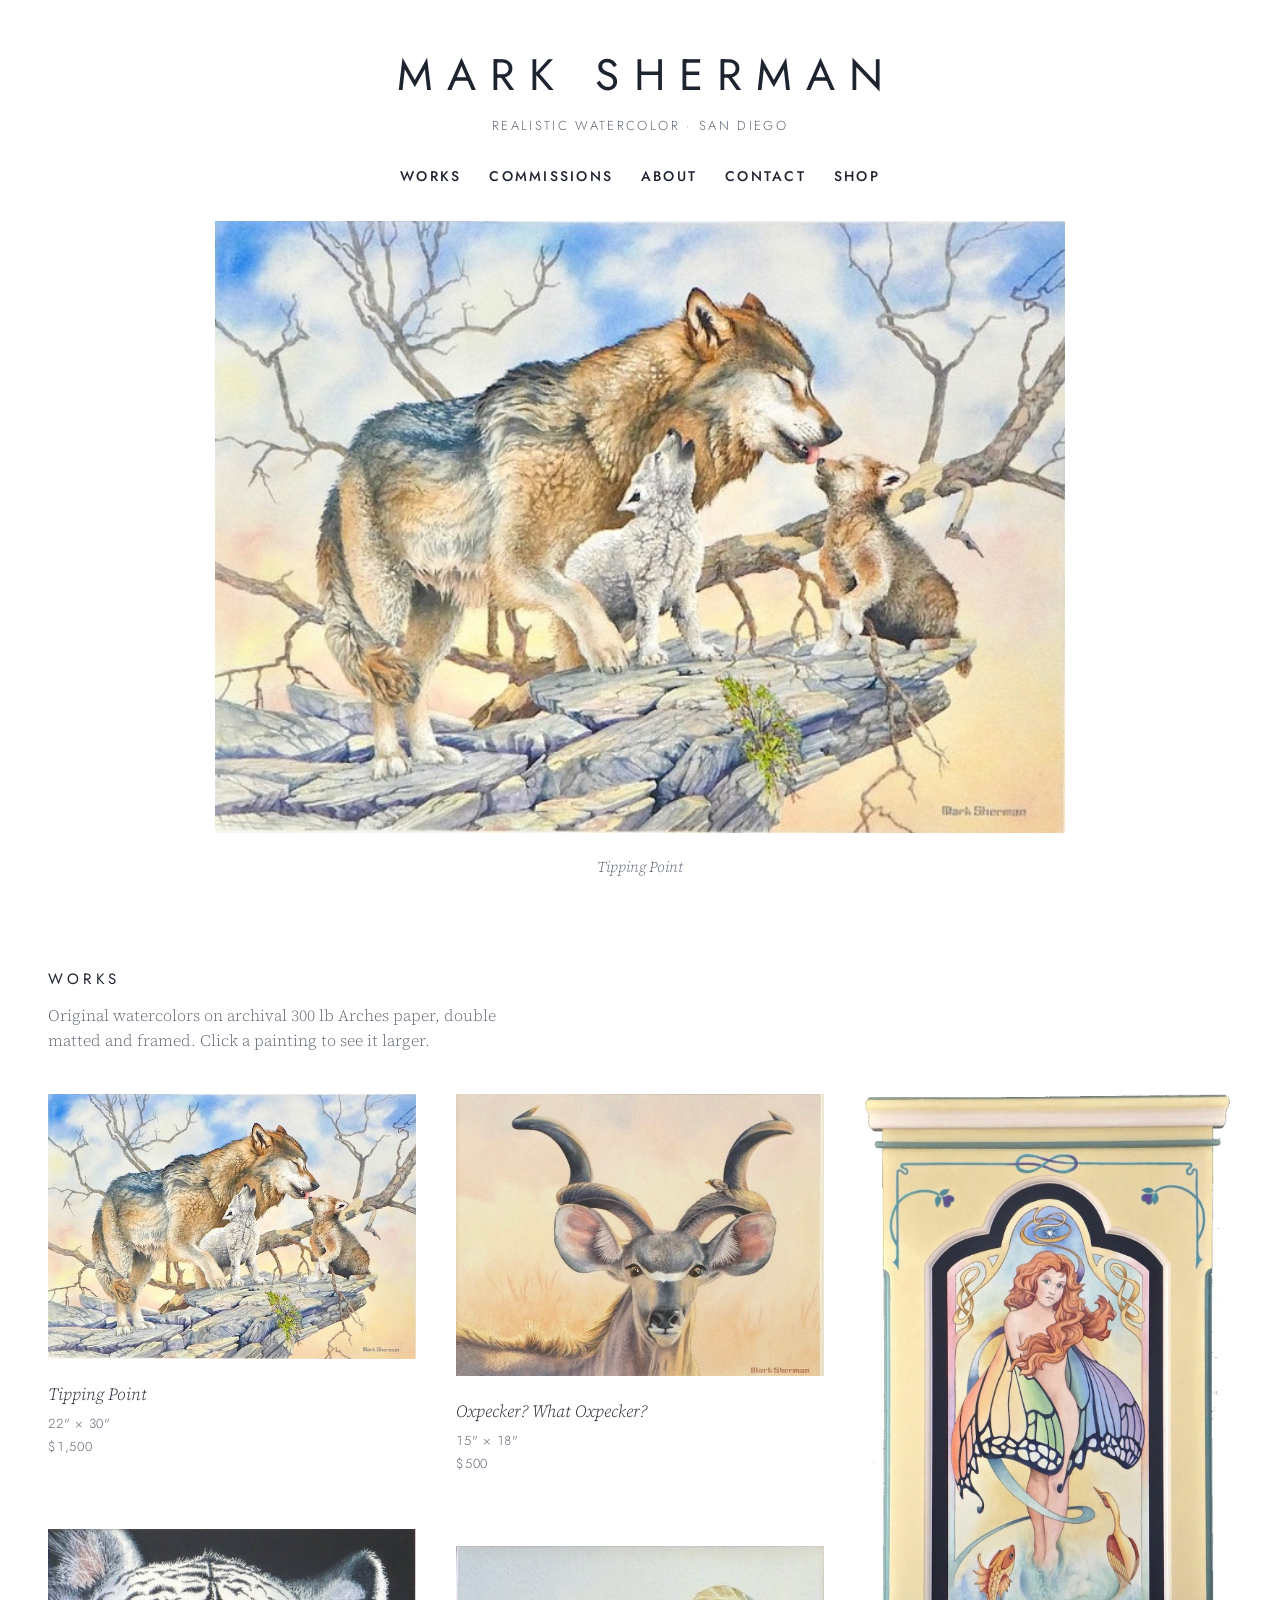
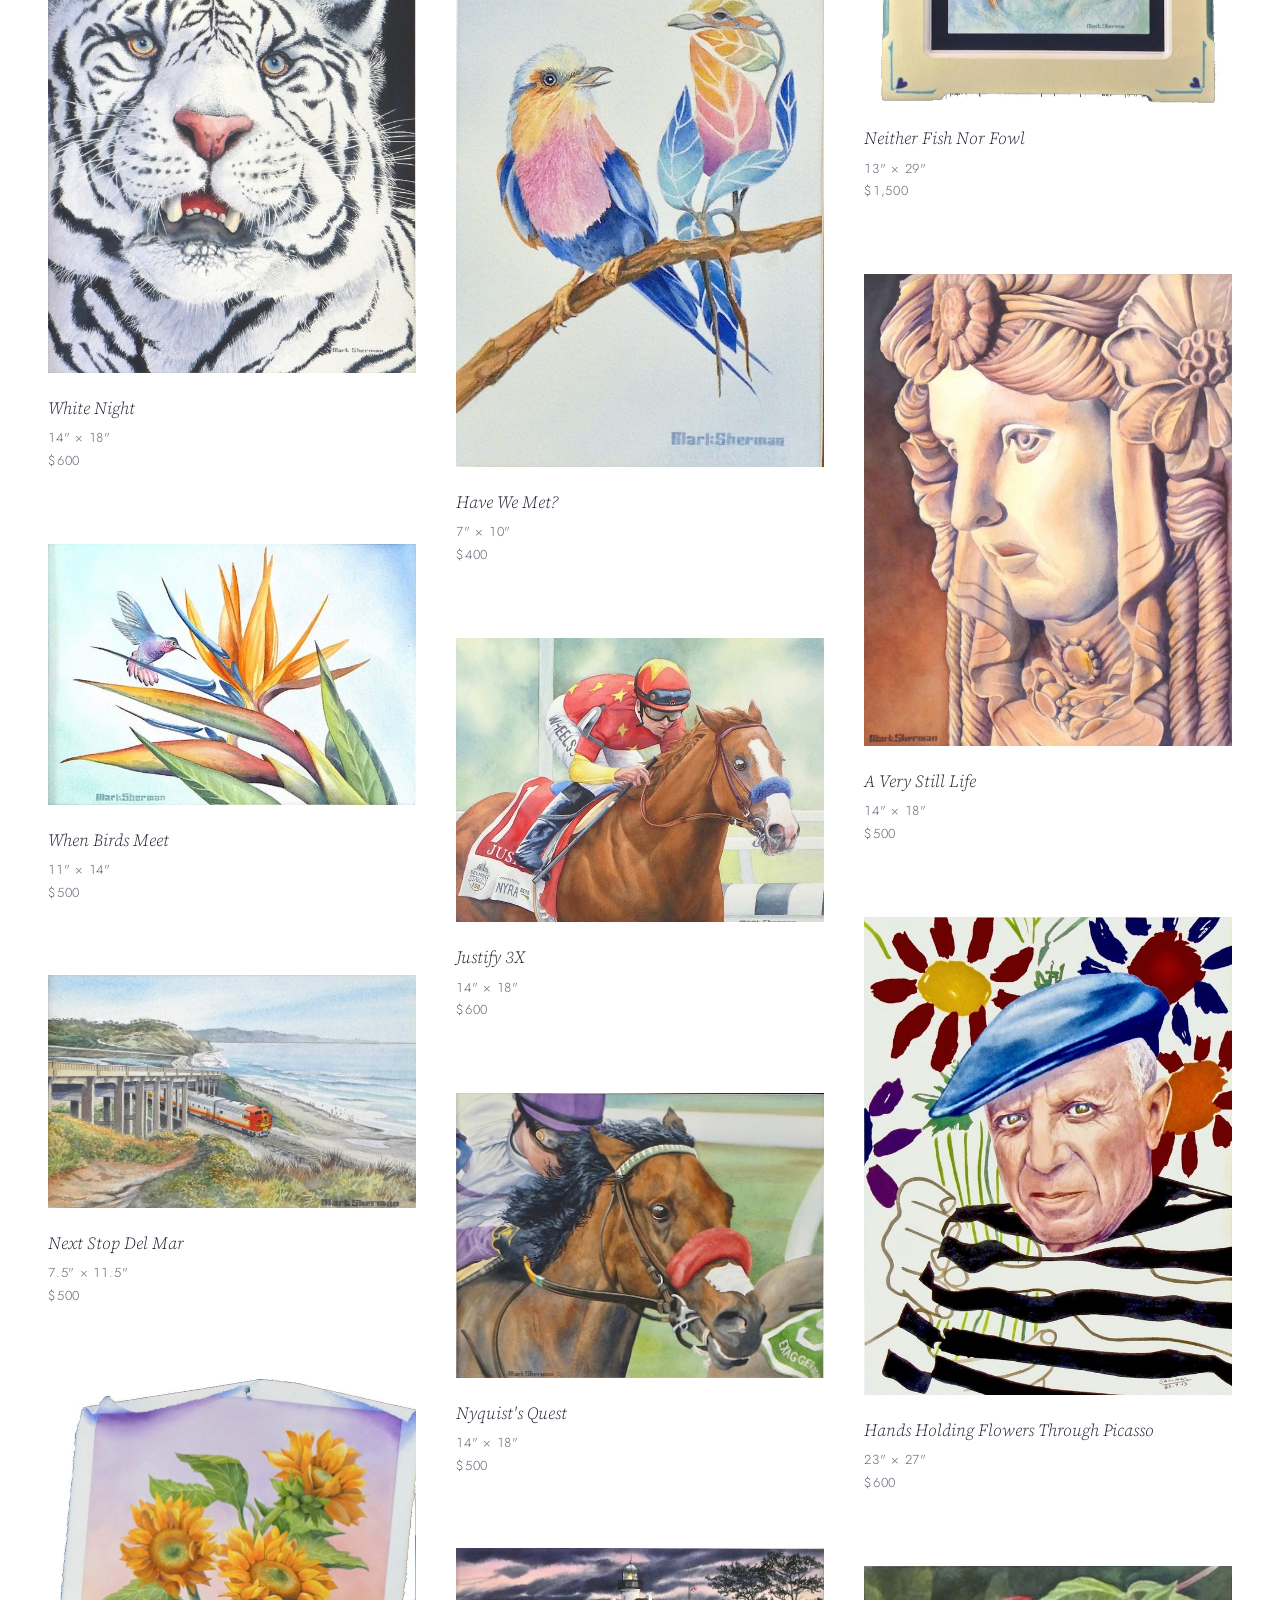
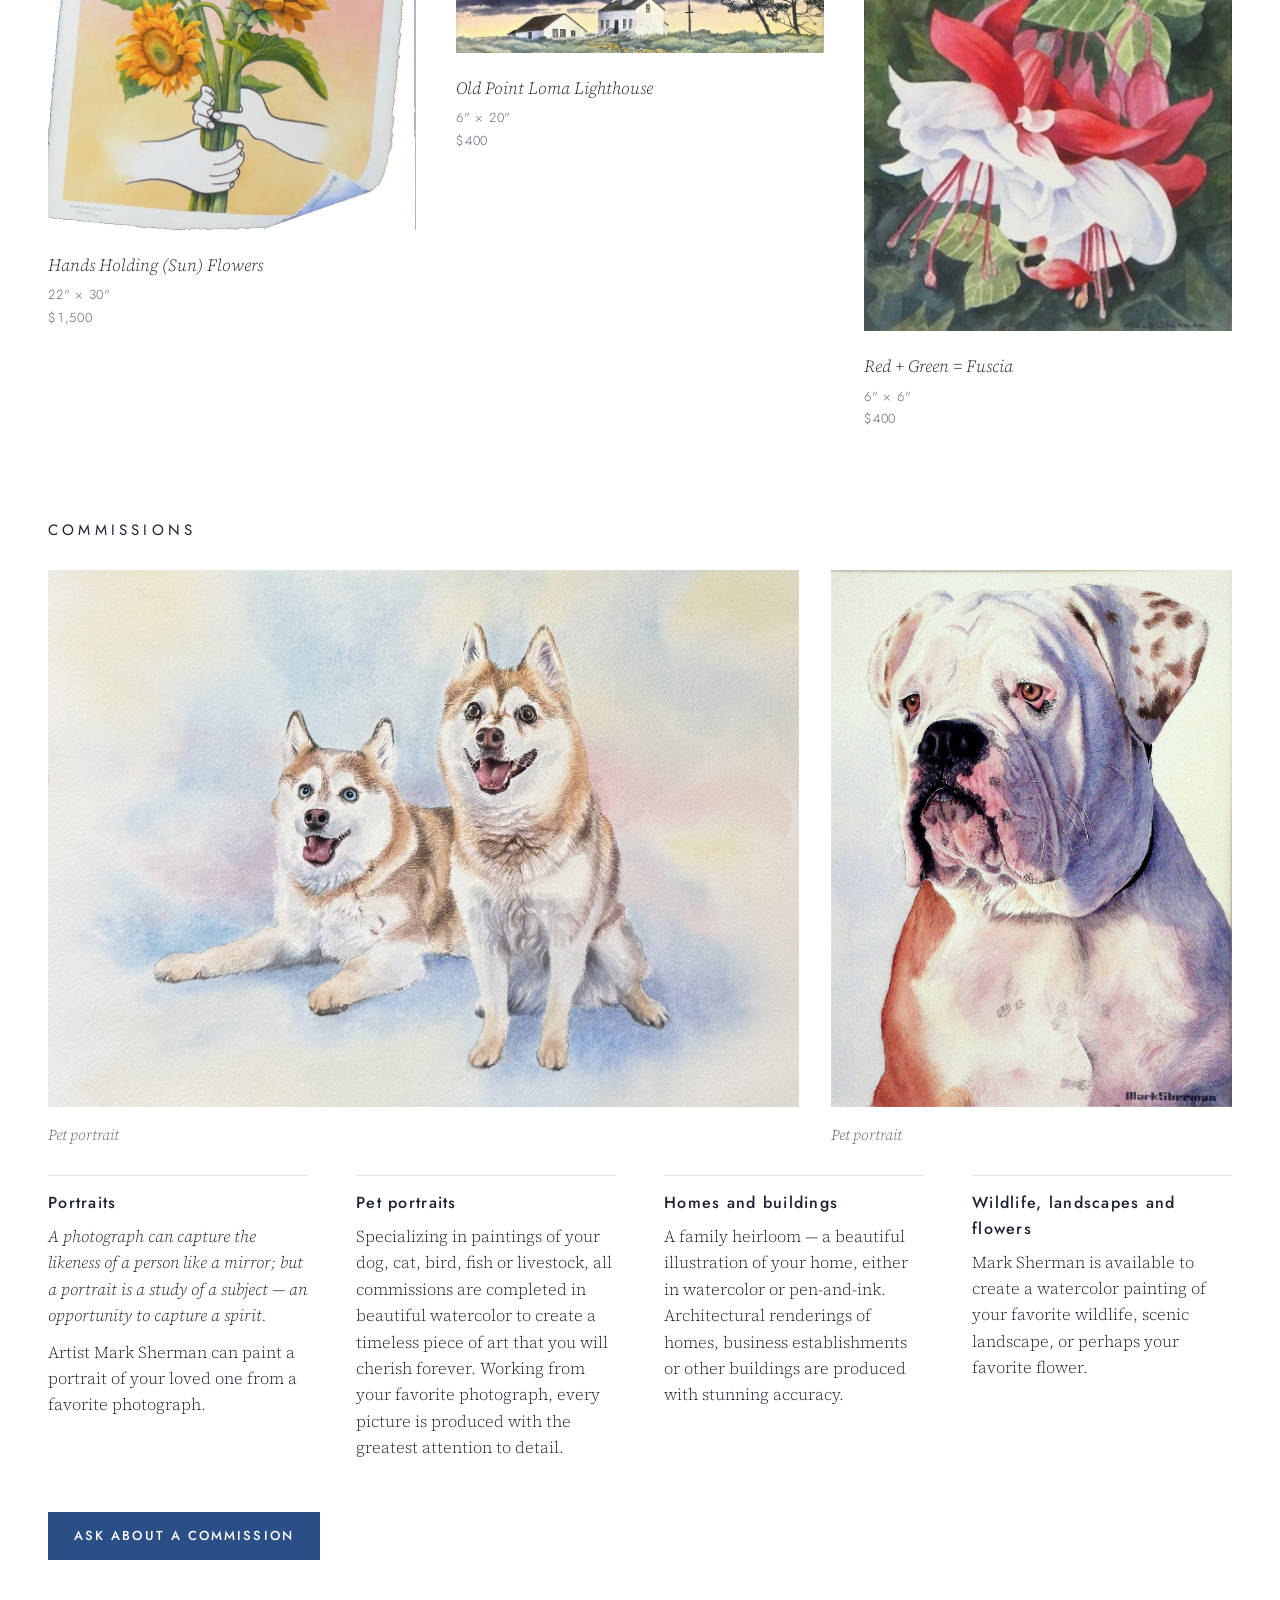
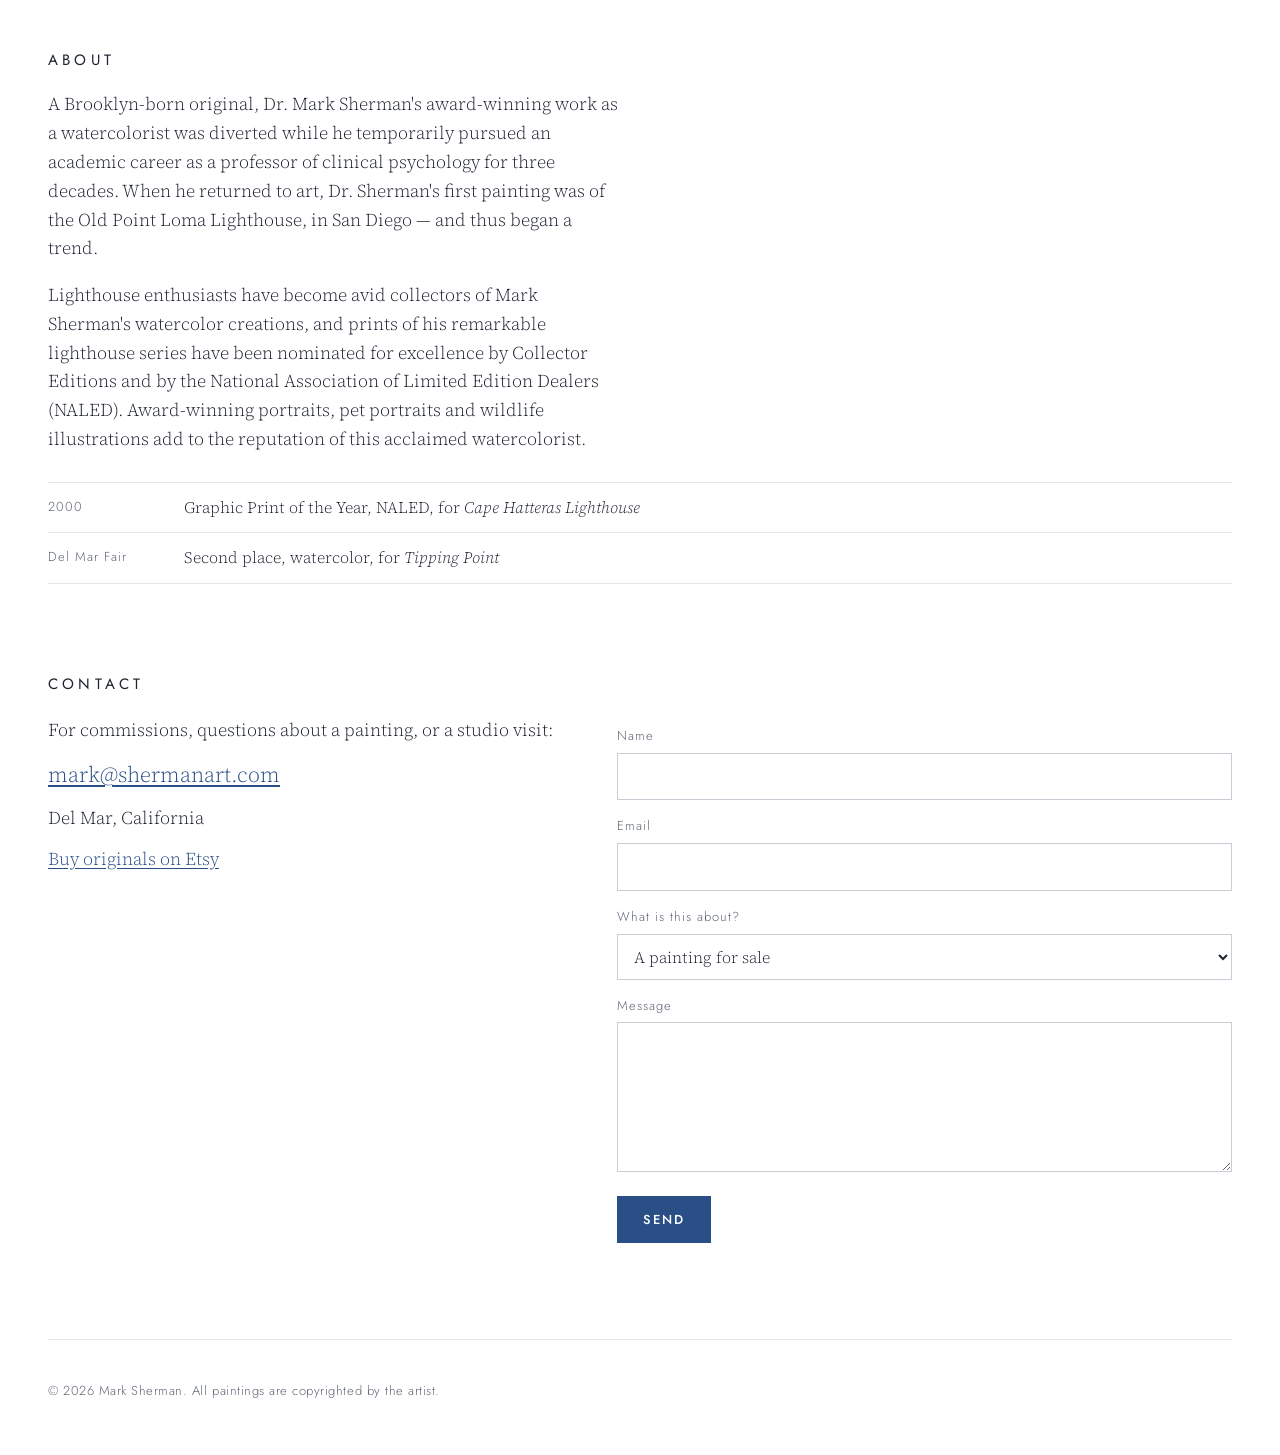
==== index.html @ ed42265a "First version of Mark Sherman Art site" ====
<!doctype html>
<html lang="en">
<head>
  <meta charset="utf-8">
  <meta name="viewport" content="width=device-width, initial-scale=1">
  <title>Mark Sherman | Watercolor Artist</title>
  <meta name="description" content="Original realistic watercolors by award-winning San Diego artist Mark Sherman. Wildlife, racehorses, lighthouses, flowers, portraits and commissions.">
  <meta property="og:title" content="Mark Sherman | Watercolor Artist">
  <meta property="og:description" content="Original realistic watercolors by award-winning San Diego artist Mark Sherman.">
  <meta property="og:image" content="images/paintings/tipping-point.jpg">
  <link rel="preconnect" href="https://fonts.googleapis.com">
  <link rel="preconnect" href="https://fonts.gstatic.com" crossorigin>
  <link rel="stylesheet" href="https://fonts.googleapis.com/css2?family=Jost:wght@300;400;500&family=Source+Serif+4:ital,opsz,wght@0,8..60,300;0,8..60,400;1,8..60,300&display=swap">
  <link rel="stylesheet" href="styles.css">
</head>
<body>

  <header class="site-header">
    <a class="name" href="#top" id="top">Mark Sherman</a>
    <p class="tagline">Realistic watercolor · San Diego</p>
    <nav class="nav" aria-label="Main">
      <a href="#works">Works</a>
      <a href="#commissions">Commissions</a>
      <a href="#about">About</a>
      <a href="#contact">Contact</a>
      <a href="https://www.etsy.com/shop/MarkShermanArt" target="_blank" rel="noopener">Shop</a>
    </nav>
  </header>

  <main>

    <!-- Featured paintings: fades through the slides listed in paintings.js (featured: true) -->
    <section class="hero" aria-label="Featured paintings">
      <div class="hero-frame" id="hero"></div>
      <p class="hero-caption" id="hero-caption"></p>
    </section>

    <section id="works" class="section">
      <h2 class="section-title">Works</h2>
      <p class="section-note">Original watercolors on archival 300 lb Arches paper, double matted and framed. Click a painting to see it larger.</p>
      <div class="grid" id="grid"></div>
    </section>

    <section id="commissions" class="section">
      <h2 class="section-title">Commissions</h2>
      <div class="commission-samples">
        <figure>
          <img src="images/commissions/pet-huskies.jpg" alt="Watercolor portrait of two red and white huskies, one lying down and one sitting" width="1600" height="1145" loading="lazy">
          <figcaption>Pet portrait</figcaption>
        </figure>
        <figure>
          <img src="images/commissions/pet-bulldog.jpg" alt="Watercolor portrait of a white bulldog with brown spotted ears" width="1196" height="1600" loading="lazy">
          <figcaption>Pet portrait</figcaption>
        </figure>
      </div>
      <div class="commission-list">
        <article class="commission">
          <h3>Portraits</h3>
          <p><em>A photograph can capture the likeness of a person like a mirror; but a portrait is a study of a subject — an opportunity to capture a spirit.</em></p>
          <p>Artist Mark Sherman can paint a portrait of your loved one from a favorite photograph.</p>
        </article>
        <article class="commission">
          <h3>Pet portraits</h3>
          <p>Specializing in paintings of your dog, cat, bird, fish or livestock, all commissions are completed in beautiful watercolor to create a timeless piece of art that you will cherish forever. Working from your favorite photograph, every picture is produced with the greatest attention to detail.</p>
        </article>
        <article class="commission">
          <h3>Homes and buildings</h3>
          <p>A family heirloom — a beautiful illustration of your home, either in watercolor or pen-and-ink. Architectural renderings of homes, business establishments or other buildings are produced with stunning accuracy.</p>
        </article>
        <article class="commission">
          <h3>Wildlife, landscapes and flowers</h3>
          <p>Mark Sherman is available to create a watercolor painting of your favorite wildlife, scenic landscape, or perhaps your favorite flower.</p>
        </article>
      </div>
      <a class="button" href="#contact">Ask about a commission</a>
    </section>

    <section id="about" class="section about">
      <!-- Add Mark's new photo here: save it as images/mark-sherman.jpg, then remove the two comment marks around the line below.
      <img class="about-photo" src="images/mark-sherman.jpg" alt="Mark Sherman in his studio" width="360" height="450">
      -->
      <div class="about-text">
        <h2 class="section-title">About</h2>
        <p>A Brooklyn-born original, Dr. Mark Sherman's award-winning work as a watercolorist was diverted while he temporarily pursued an academic career as a professor of clinical psychology for three decades. When he returned to art, Dr. Sherman's first painting was of the Old Point Loma Lighthouse, in San Diego — and thus began a trend.</p>
        <p>Lighthouse enthusiasts have become avid collectors of Mark Sherman's watercolor creations, and prints of his remarkable lighthouse series have been nominated for excellence by Collector Editions and by the National Association of Limited Edition Dealers (NALED). Award-winning portraits, pet portraits and wildlife illustrations add to the reputation of this acclaimed watercolorist.</p>
        <ul class="honors">
          <li><span>2000</span> <div>Graphic Print of the Year, NALED, for <em>Cape Hatteras Lighthouse</em></div></li>
          <li><span>Del Mar Fair</span> <div>Second place, watercolor, for <em>Tipping Point</em></div></li>
        </ul>
      </div>
    </section>

    <section id="contact" class="section contact">
      <h2 class="section-title">Contact</h2>
      <div class="contact-cols">
        <div class="contact-info">
          <p>For commissions, questions about a painting, or a studio visit:</p>
          <p class="email"><a href="mailto:mark@shermanart.com">mark@shermanart.com</a></p>
          <p>Del Mar, California</p>
          <p><a href="https://www.etsy.com/shop/MarkShermanArt" target="_blank" rel="noopener">Buy originals on Etsy</a></p>
        </div>
        <!-- Netlify reads this form automatically when the site is deployed. Messages appear under Forms in the Netlify dashboard. -->
        <form class="contact-form" name="contact" method="POST" data-netlify="true" netlify-honeypot="bot-field">
          <input type="hidden" name="form-name" value="contact">
          <p hidden><label>Leave this empty <input name="bot-field"></label></p>
          <label for="f-name">Name</label>
          <input id="f-name" name="name" type="text" autocomplete="name" required>
          <label for="f-email">Email</label>
          <input id="f-email" name="email" type="email" autocomplete="email" required>
          <label for="f-topic">What is this about?</label>
          <select id="f-topic" name="topic">
            <option>A painting for sale</option>
            <option>Portrait commission</option>
            <option>Pet portrait commission</option>
            <option>Home or building commission</option>
            <option>Something else</option>
          </select>
          <label for="f-message">Message</label>
          <textarea id="f-message" name="message" rows="5" required></textarea>
          <button class="button" type="submit">Send</button>
        </form>
      </div>
    </section>

  </main>

  <footer class="site-footer">
    <p>© <span id="year"></span> Mark Sherman. All paintings are copyrighted by the artist.</p>
  </footer>

  <!-- Larger view of a painting -->
  <dialog class="lightbox" id="lightbox" aria-label="Painting detail">
    <button class="lightbox-close" id="lightbox-close" aria-label="Close">×</button>
    <div class="lightbox-body">
      <img id="lb-img" alt="">
      <div class="lightbox-text">
        <h3 id="lb-title"></h3>
        <p class="meta" id="lb-meta"></p>
        <p id="lb-desc"></p>
        <a class="button" id="lb-buy" target="_blank" rel="noopener">View on Etsy</a>
      </div>
    </div>
  </dialog>

  <script src="paintings.js"></script>
  <script src="main.js"></script>
</body>
</html>
---- styles.css ----
/* Colors and type. Change a value here and it changes everywhere. */
:root {
  --wall: #FFFFFF;        /* page background, like a gallery wall */
  --paper: #F5F6F8;       /* light cool gray panels */
  --ink: #1E2330;         /* main text */
  --muted: #5F6674;       /* captions and sizes */
  --line: #E2E5EA;        /* thin dividers */
  --accent: #2A4E86;      /* links and buttons: deep lighthouse blue */
  --accent-hover: #1C3867;
  --display: "Jost", "Futura", "Helvetica Neue", Arial, sans-serif;
  --body: "Source Serif 4", Georgia, "Times New Roman", serif;
  --gutter: clamp(16px, 4vw, 48px);
  color-scheme: light;
}

* { box-sizing: border-box; }
html { scroll-behavior: smooth; }
@media (prefers-reduced-motion: reduce) { html { scroll-behavior: auto; } }

body {
  margin: 0;
  padding-inline: var(--gutter);
  background: var(--wall);
  color: var(--ink);
  font-family: var(--body);
  font-weight: 300;
  font-size: 18px;
  line-height: 1.6;
}
img { max-width: 100%; display: block; }
a { color: var(--accent); text-underline-offset: 3px; }
a:hover { color: var(--accent-hover); }
:focus-visible { outline: 2px solid var(--accent); outline-offset: 3px; }

/* ---- Header ---- */
.site-header {
  display: flex;
  flex-direction: column;
  align-items: center;
  gap: 6px;
  padding-block: 40px 28px;
  text-align: center;
}
.name {
  font-family: var(--display);
  font-weight: 400;
  font-size: clamp(28px, 5vw, 44px);
  letter-spacing: 0.32em;
  text-transform: uppercase;
  color: var(--ink);
  text-decoration: none;
  margin-right: -0.32em; /* balances the letter spacing so the name looks centered */
}
.tagline {
  margin: 0;
  font-family: var(--display);
  font-size: 13px;
  letter-spacing: 0.18em;
  text-transform: uppercase;
  color: var(--muted);
}
.nav {
  display: flex;
  flex-wrap: wrap;
  justify-content: center;
  gap: 8px 28px;
  margin-top: 18px;
}
.nav a {
  font-family: var(--display);
  font-size: 14px;
  font-weight: 500;
  letter-spacing: 0.16em;
  text-transform: uppercase;
  color: var(--ink);
  text-decoration: none;
  padding-block: 4px;
  border-bottom: 1px solid transparent;
}
.nav a:hover { border-bottom-color: var(--ink); color: var(--ink); }

/* ---- Slideshow ---- */
.hero { max-width: 1200px; margin: 0 auto; }
.hero-frame {
  position: relative;
  height: min(68vh, 720px);
  min-height: 320px;
}
.hero-slide {
  position: absolute;
  inset: 0;
  width: 100%;
  height: 100%;
  object-fit: contain;
  opacity: 0;
  transition: opacity 1.4s ease;
  cursor: zoom-in;
}
.hero-slide.is-active { opacity: 1; }
@media (prefers-reduced-motion: reduce) { .hero-slide { transition: none; } }
.hero-caption {
  text-align: center;
  font-style: italic;
  color: var(--muted);
  font-size: 15px;
  margin: 22px 0 0;
  min-height: 1.6em;
}

/* ---- Sections ---- */
.section {
  max-width: 1200px;
  margin: 0 auto;
  padding-block: 88px 0;
}
.section-title {
  font-family: var(--display);
  font-weight: 400;
  font-size: 15px;
  letter-spacing: 0.28em;
  text-transform: uppercase;
  margin: 0 0 12px;
  text-wrap: balance;
}
.section-note { color: var(--muted); margin: 0 0 40px; max-width: 62ch; font-size: 16px; }

/* ---- Painting grid ---- */
.grid { columns: 3 300px; column-gap: 40px; }
.work { break-inside: avoid; margin: 0 0 72px; }
.work-image {
  display: block;
  width: 100%;
  padding: 0;
  border: 0;
  background: var(--paper);
  cursor: zoom-in;
}
.work-image img { width: 100%; height: auto; transition: opacity .25s ease; }
.work-image:hover img { opacity: .88; }
figcaption { display: flex; flex-direction: column; gap: 2px; margin-top: 22px; }
.work-title { margin-bottom: 4px; }
.work-title { font-style: italic; font-size: 17px; }
.work-meta {
  font-family: var(--display);
  font-size: 13px;
  letter-spacing: 0.06em;
  color: var(--muted);
  font-variant-numeric: tabular-nums;
}
.sold { color: var(--ink); text-transform: uppercase; letter-spacing: .12em; }

/* ---- Commissions ---- */
.commission-samples {
  display: grid;
  grid-template-columns: 1.87fr 1fr; /* matches the two images' shapes so their heights line up */
  gap: 32px;
  margin: 28px 0 8px;
  align-items: end;
}
.commission-samples figure { margin: 0; }
.commission-samples img { width: 100%; height: auto; }
.commission-samples figcaption { font-style: italic; font-size: 15px; color: var(--muted); margin-top: 16px; }
@media (max-width: 640px) { .commission-samples { grid-template-columns: 1fr; } }

.commission-list {
  display: grid;
  grid-template-columns: repeat(auto-fit, minmax(260px, 1fr));
  gap: 40px 48px;
  margin: 28px 0 40px;
}
.commission h3 {
  font-family: var(--display);
  font-weight: 500;
  font-size: 16px;
  letter-spacing: 0.08em;
  margin: 0 0 8px;
  padding-top: 14px;
  border-top: 1px solid var(--line);
}
.commission p { margin: 0 0 10px; font-size: 16.5px; }

.button {
  display: inline-block;
  font-family: var(--display);
  font-size: 13px;
  font-weight: 500;
  letter-spacing: 0.16em;
  text-transform: uppercase;
  color: #fff;
  background: var(--accent);
  border: 0;
  padding: 14px 26px;
  text-decoration: none;
  cursor: pointer;
}
.button:hover { background: var(--accent-hover); color: #fff; }

/* ---- About ---- */
.about {
  display: grid;
  grid-template-columns: minmax(0, 1fr);
  gap: 56px;
  align-items: start;
}
.about:has(.about-photo) { grid-template-columns: minmax(0, 360px) minmax(0, 1fr); }
.about-photo { width: 100%; height: auto; background: var(--paper); }
.about-text p { max-width: 64ch; }
.honors { list-style: none; padding: 0; margin: 28px 0 0; border-top: 1px solid var(--line); }
.honors li {
  display: grid;
  grid-template-columns: 120px 1fr;
  gap: 16px;
  padding-block: 12px;
  border-bottom: 1px solid var(--line);
  font-size: 16px;
}
.honors span {
  font-family: var(--display);
  font-size: 13px;
  letter-spacing: 0.08em;
  color: var(--muted);
  padding-top: 2px;
}
@media (max-width: 760px) {
  .about, .about:has(.about-photo) { grid-template-columns: 1fr; gap: 28px; }
  .about-photo { max-width: 320px; }
  .honors li { grid-template-columns: 1fr; gap: 0; }
}

/* ---- Contact ---- */
.contact-cols {
  display: grid;
  grid-template-columns: minmax(0, 1fr) minmax(0, 1.2fr);
  gap: 56px;
  margin-top: 20px;
}
.contact-info p { margin: 0 0 12px; }
.email { font-size: 22px; }
.contact-form { display: flex; flex-direction: column; gap: 6px; }
.contact-form label {
  font-family: var(--display);
  font-size: 13px;
  letter-spacing: 0.08em;
  color: var(--muted);
  margin-top: 10px;
}
.contact-form input,
.contact-form select,
.contact-form textarea {
  font: inherit;
  font-size: 16px;
  color: var(--ink);
  background: var(--wall);
  border: 1px solid #C9CED6;
  padding: 10px 12px;
  border-radius: 0;
  width: 100%;
}
.contact-form .button { align-self: flex-start; margin-top: 18px; }
@media (max-width: 760px) { .contact-cols { grid-template-columns: 1fr; gap: 32px; } }

/* ---- Footer ---- */
.site-footer {
  max-width: 1200px;
  margin: 96px auto 0;
  padding-block: 28px 40px;
  border-top: 1px solid var(--line);
  font-family: var(--display);
  font-size: 13px;
  color: var(--muted);
  letter-spacing: 0.04em;
}

/* ---- Larger view ---- */
.lightbox {
  width: min(1100px, calc(100vw - 32px));
  max-height: calc(100vh - 32px);
  border: 0;
  padding: 0;
  background: var(--wall);
  color: var(--ink);
}
.lightbox::backdrop { background: rgba(30, 35, 48, 0.72); }
.lightbox-body {
  display: grid;
  grid-template-columns: minmax(0, 1.6fr) minmax(0, 1fr);
  gap: 32px;
  padding: 32px;
  align-items: center;
}
.lightbox-body img { width: 100%; max-height: calc(100vh - 120px); object-fit: contain; }
.lightbox-text h3 { font-style: italic; font-weight: 400; font-size: 26px; margin: 0 0 6px; }
.lightbox-text .meta { font-family: var(--display); font-size: 14px; color: var(--muted); letter-spacing: 0.04em; }
.lightbox-close {
  position: absolute;
  top: 8px; right: 12px;
  font-size: 32px;
  line-height: 1;
  background: none;
  border: 0;
  color: var(--ink);
  cursor: pointer;
  padding: 6px 10px;
}
@media (max-width: 760px) {
  .lightbox-body { grid-template-columns: 1fr; padding: 48px 20px 24px; gap: 16px; }
  .lightbox-body img { max-height: 55vh; }
}
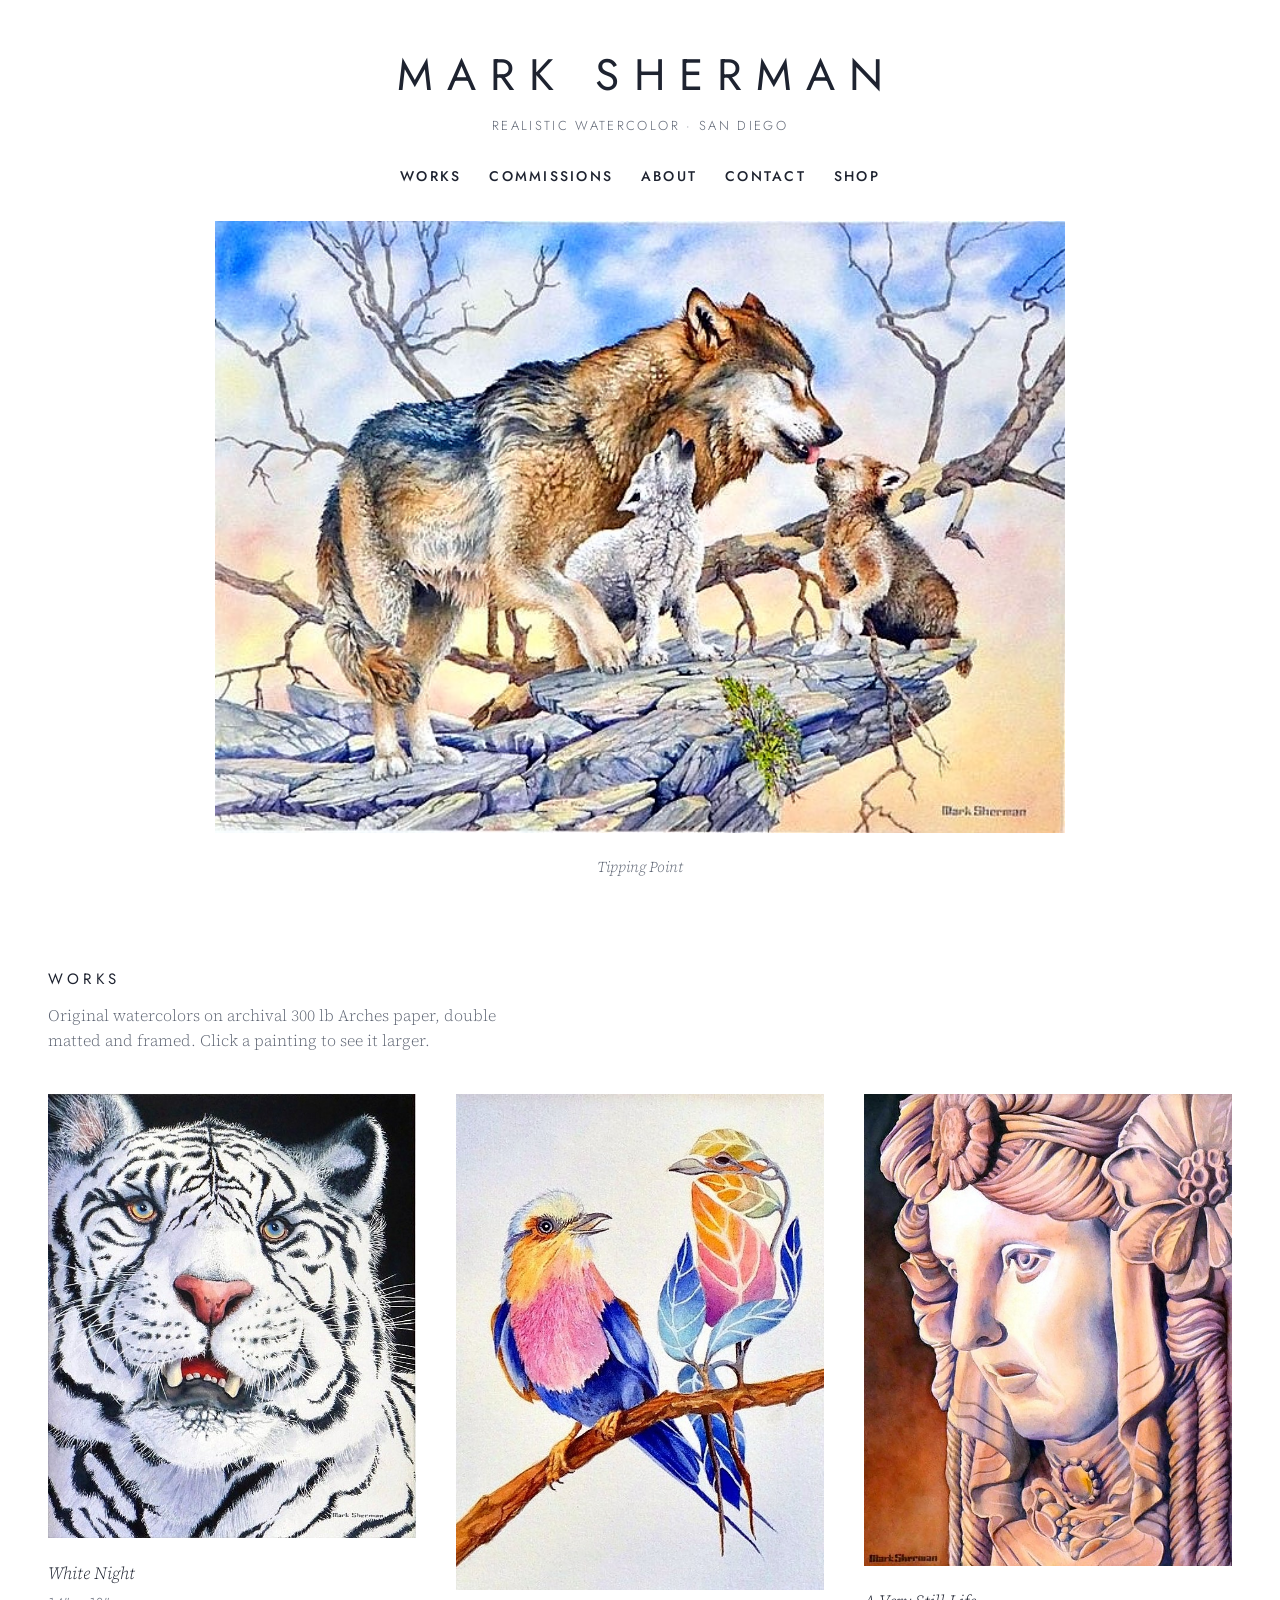
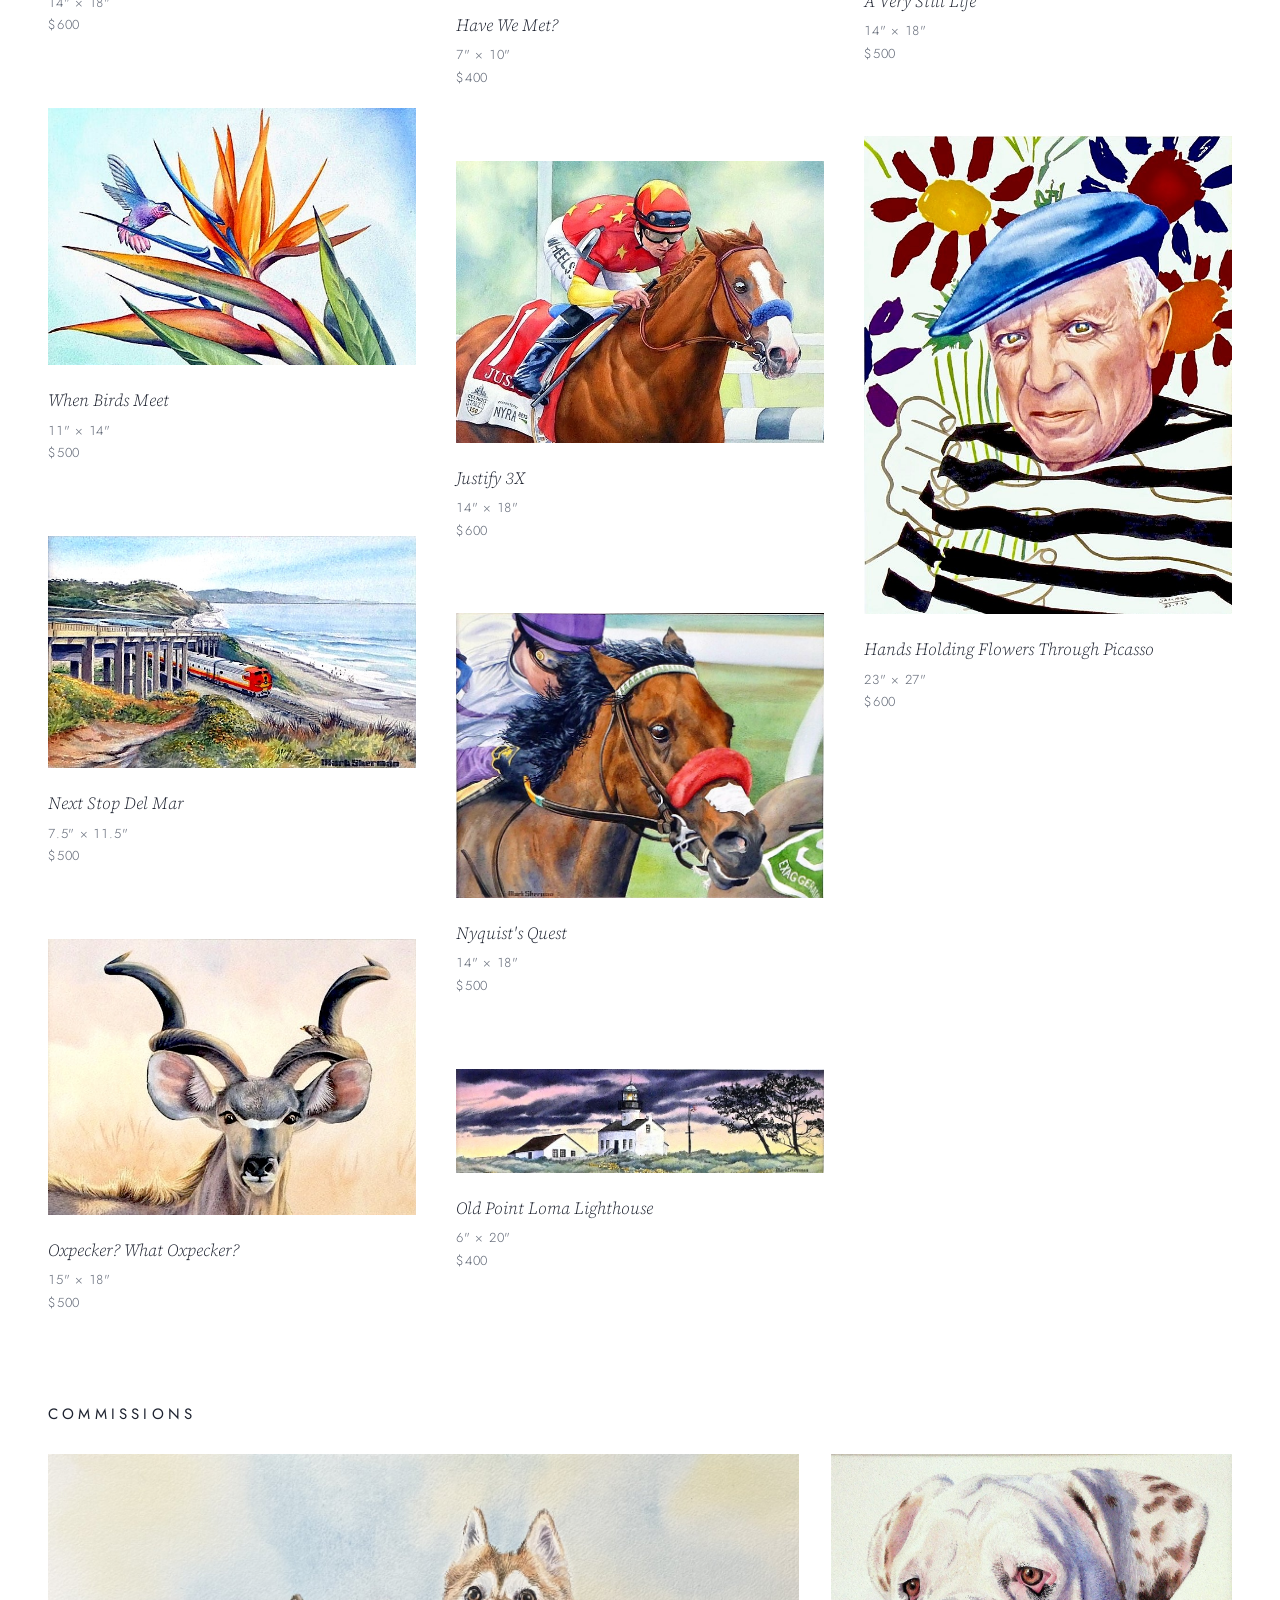
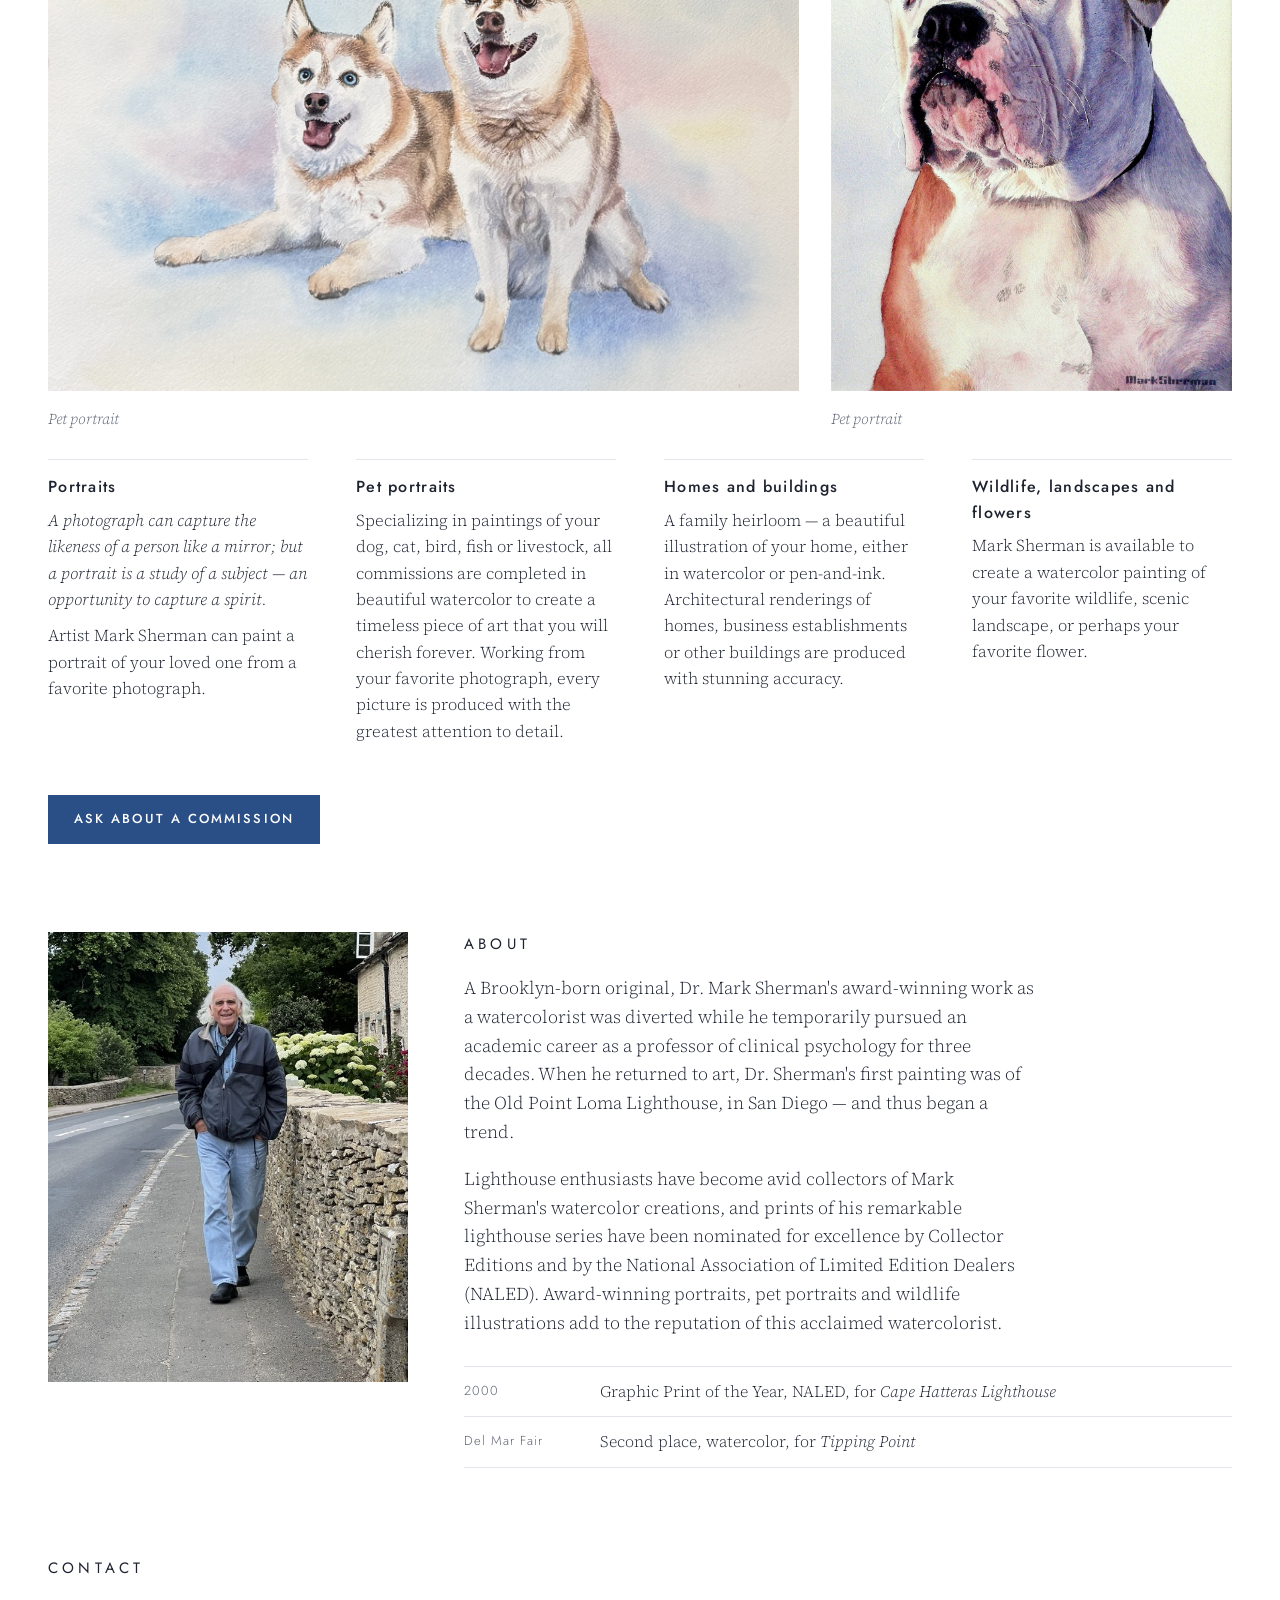
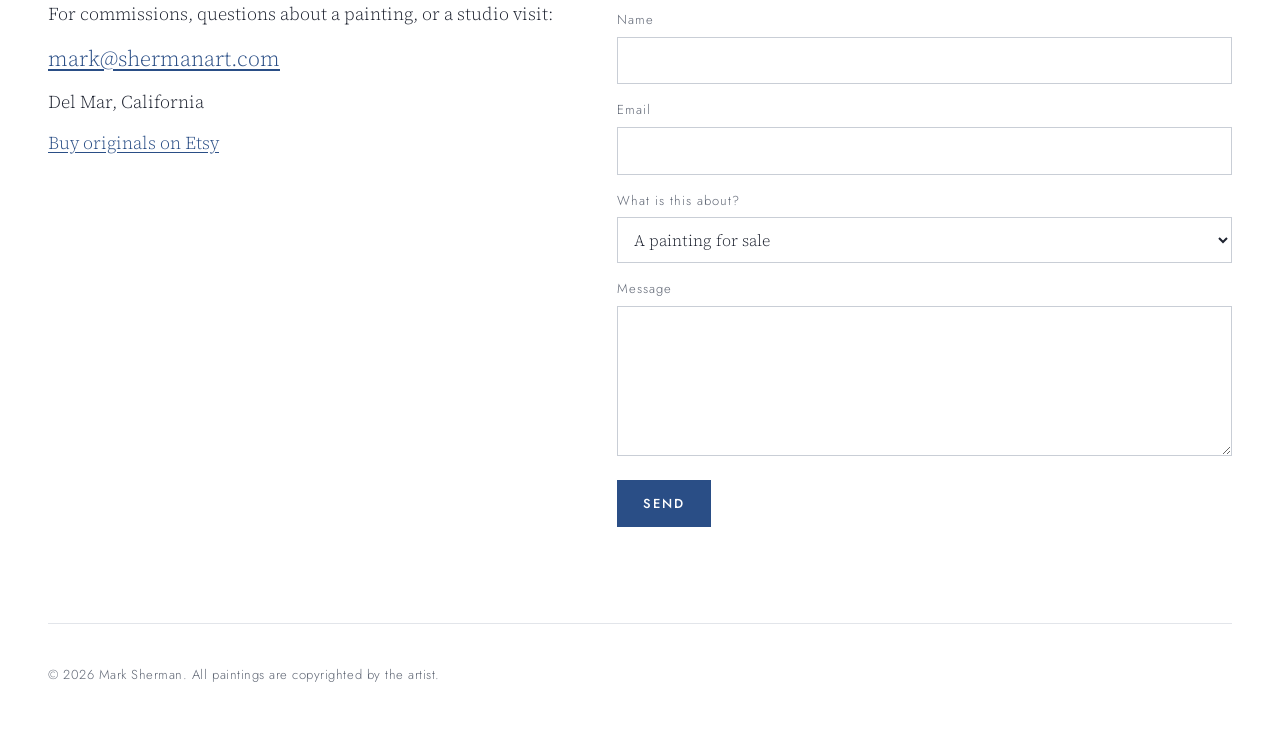
==== commit 349761de: "update" ====
--- a/index.html
+++ b/index.html
@@ -7,7 +7,7 @@
   <meta name="description" content="Original realistic watercolors by award-winning San Diego artist Mark Sherman. Wildlife, racehorses, lighthouses, flowers, portraits and commissions.">
   <meta property="og:title" content="Mark Sherman | Watercolor Artist">
   <meta property="og:description" content="Original realistic watercolors by award-winning San Diego artist Mark Sherman.">
-  <meta property="og:image" content="images/paintings/tipping-point.jpg">
+  <meta property="og:image" content="images/commissions/tipping-point.jpg">
   <link rel="preconnect" href="https://fonts.googleapis.com">
   <link rel="preconnect" href="https://fonts.gstatic.com" crossorigin>
   <link rel="stylesheet" href="https://fonts.googleapis.com/css2?family=Jost:wght@300;400;500&family=Source+Serif+4:ital,opsz,wght@0,8..60,300;0,8..60,400;1,8..60,300&display=swap">
@@ -29,7 +29,7 @@
 
   <main>
 
-    <!-- Featured paintings: fades through the slides listed in paintings.js (featured: true) -->
+    <!-- Slideshow: fades through the photos listed under SLIDESHOW in paintings.js -->
     <section class="hero" aria-label="Featured paintings">
       <div class="hero-frame" id="hero"></div>
       <p class="hero-caption" id="hero-caption"></p>
@@ -76,9 +76,7 @@
     </section>
 
     <section id="about" class="section about">
-      <!-- Add Mark's new photo here: save it as images/mark-sherman.jpg, then remove the two comment marks around the line below.
-      <img class="about-photo" src="images/mark-sherman.jpg" alt="Mark Sherman in his studio" width="360" height="450">
-      -->
+      <img class="about-photo" src="images/mark-sherman.jpg" alt="Mark Sherman" width="600" height="750">
       <div class="about-text">
         <h2 class="section-title">About</h2>
         <p>A Brooklyn-born original, Dr. Mark Sherman's award-winning work as a watercolorist was diverted while he temporarily pursued an academic career as a professor of clinical psychology for three decades. When he returned to art, Dr. Sherman's first painting was of the Old Point Loma Lighthouse, in San Diego — and thus began a trend.</p>
--- a/styles.css
+++ b/styles.css
@@ -94,7 +94,6 @@
   object-fit: contain;
   opacity: 0;
   transition: opacity 1.4s ease;
-  cursor: zoom-in;
 }
 .hero-slide.is-active { opacity: 1; }
 @media (prefers-reduced-motion: reduce) { .hero-slide { transition: none; } }
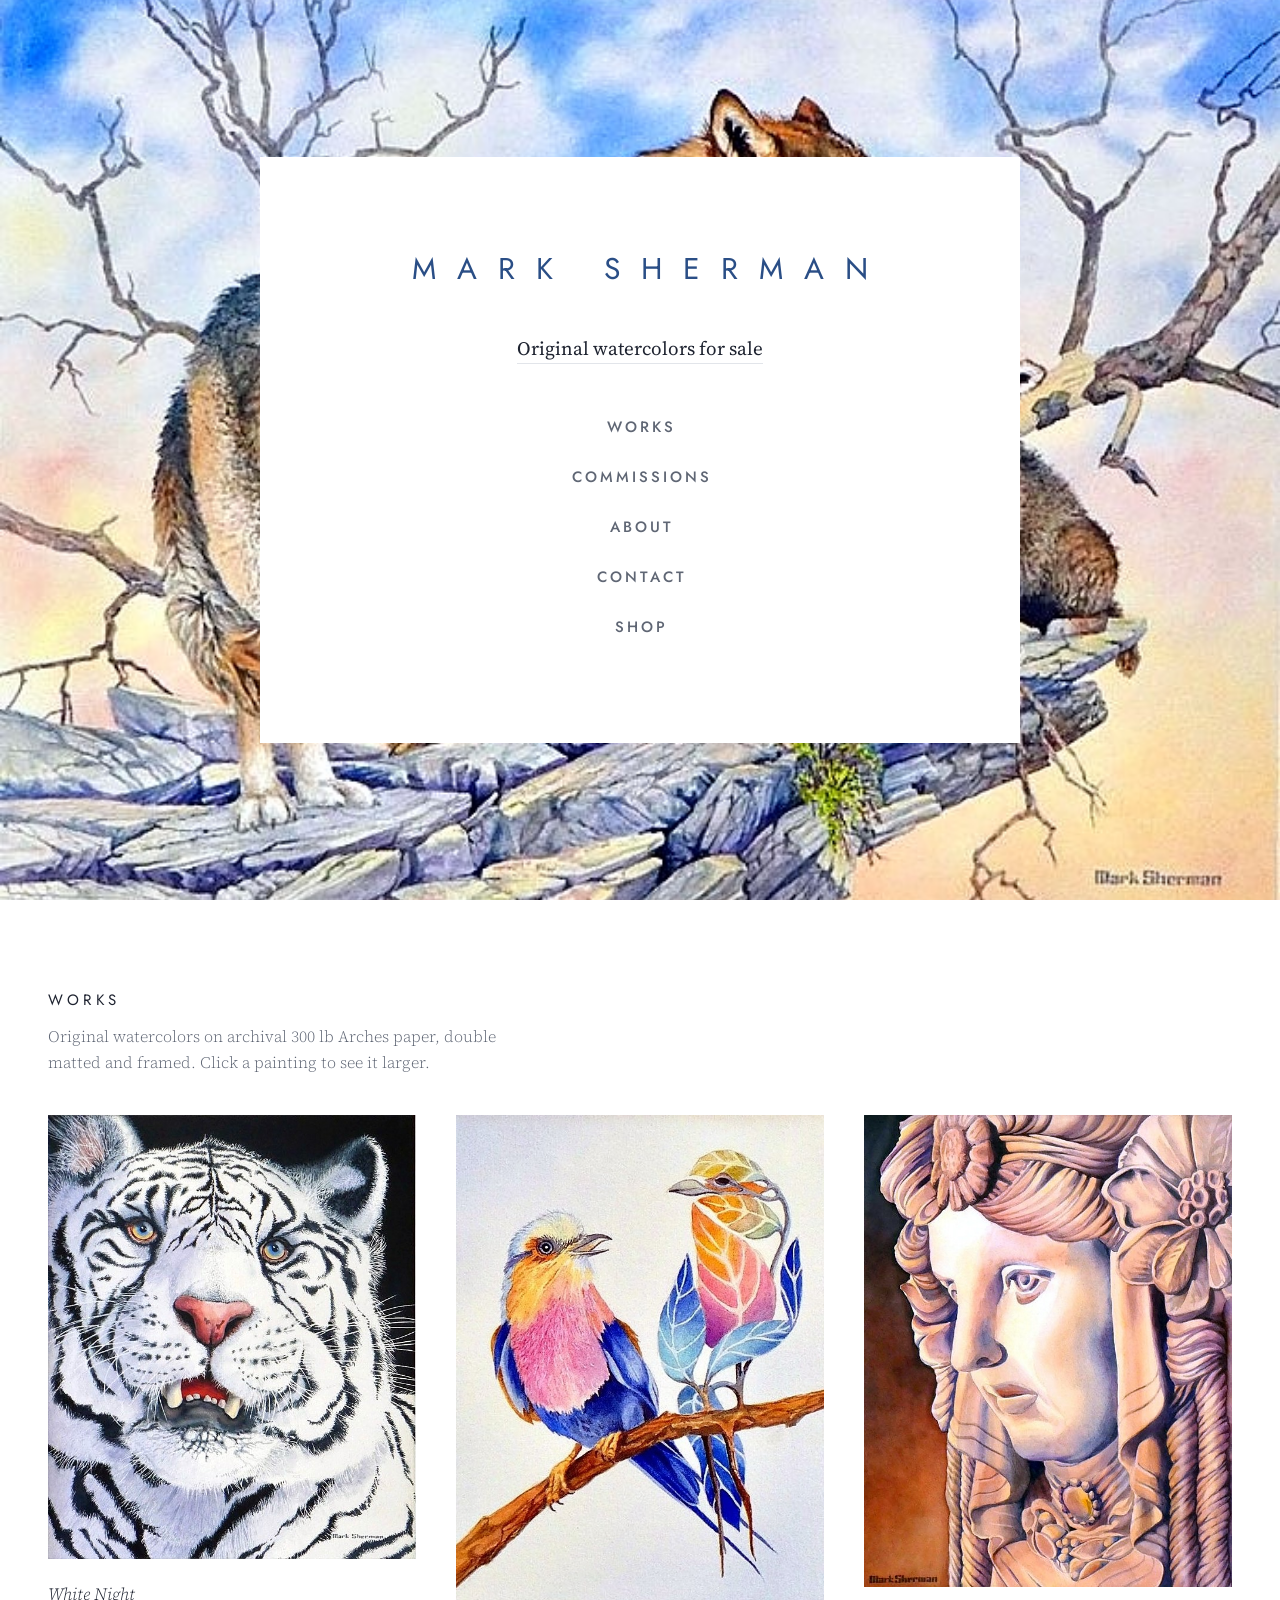
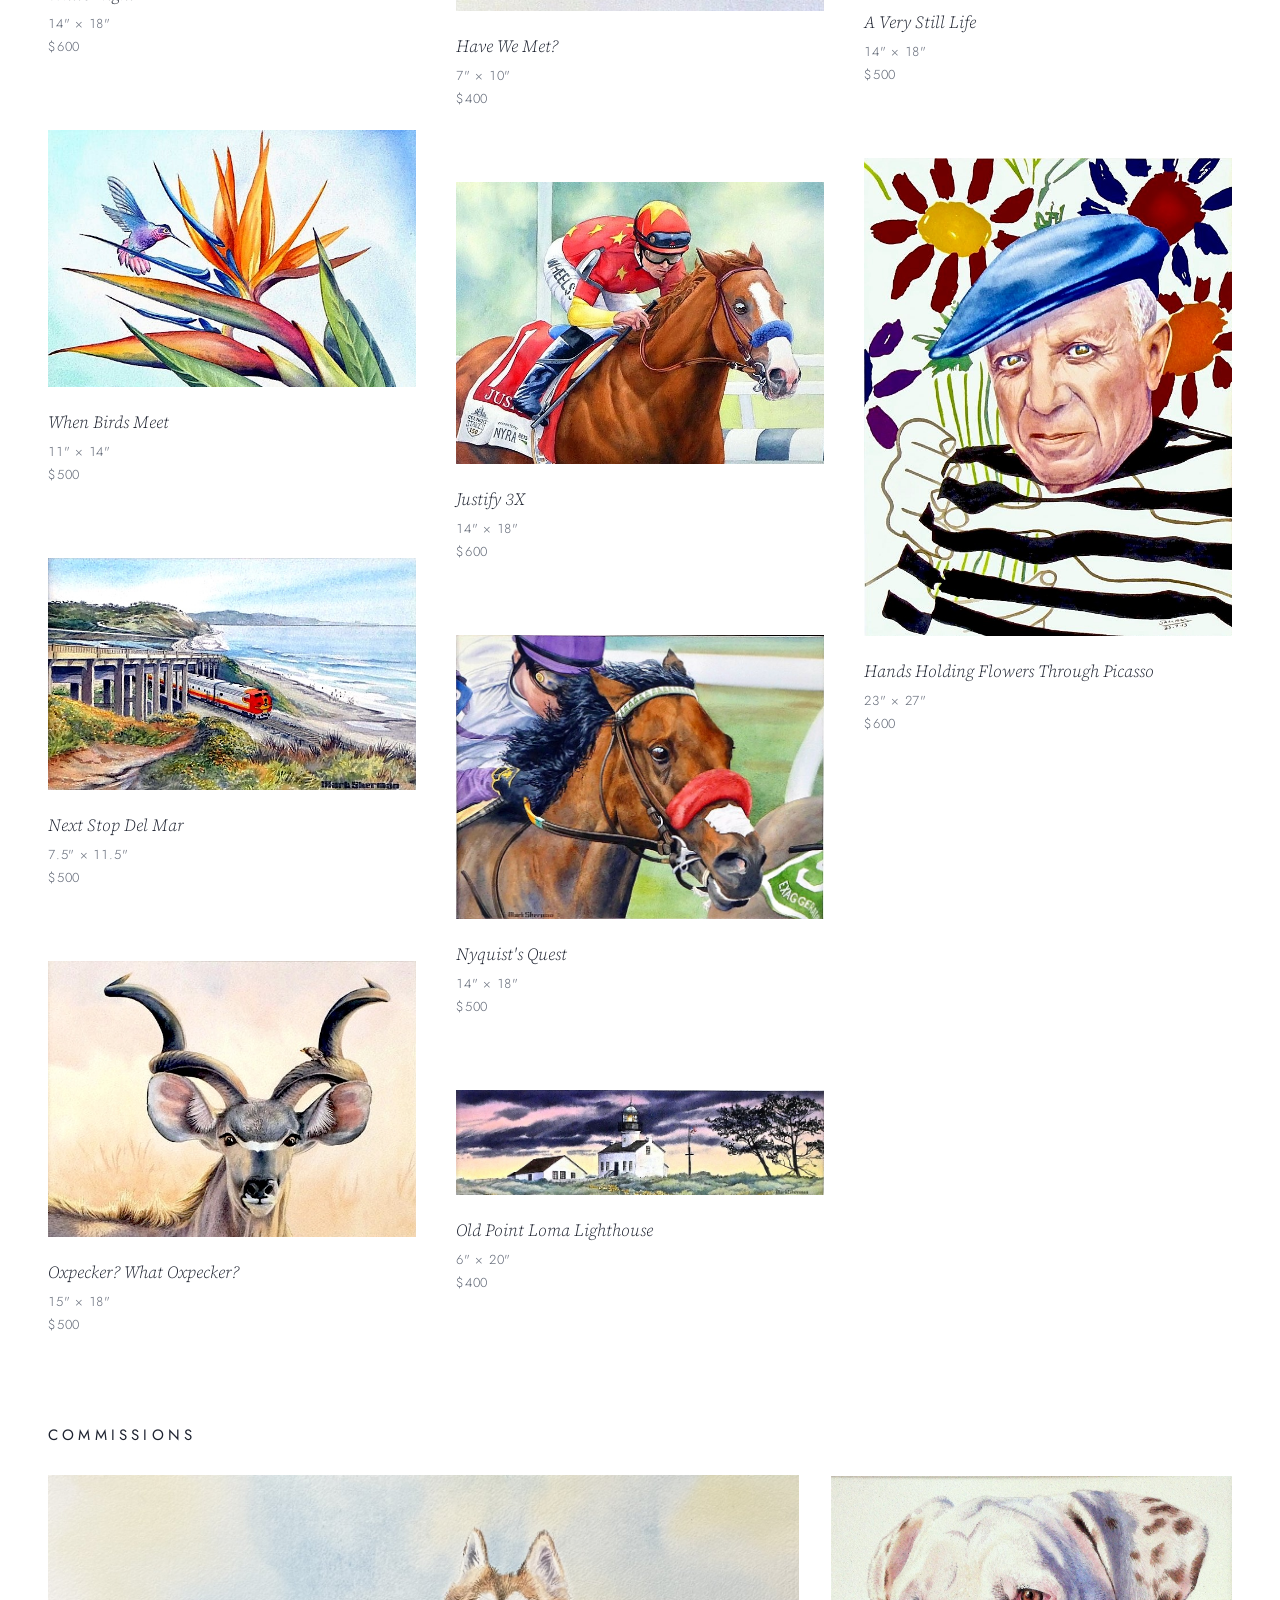
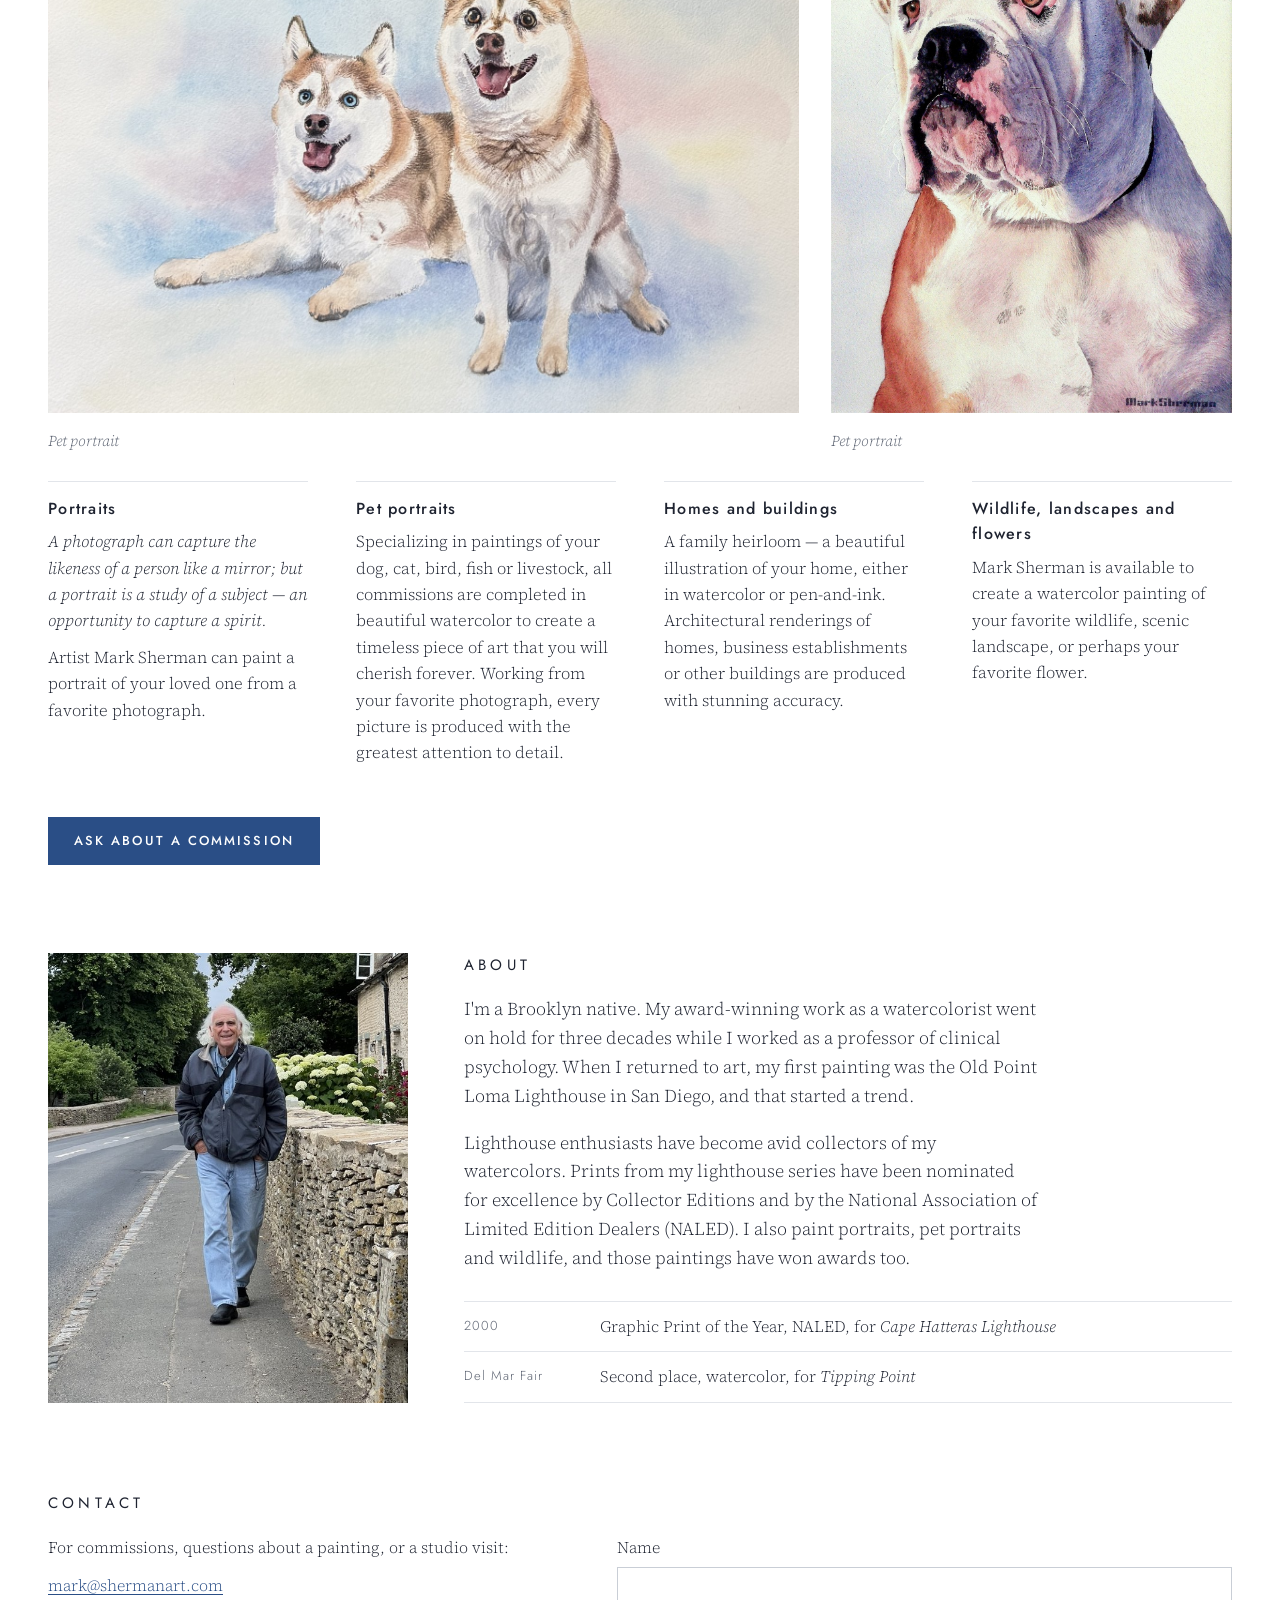
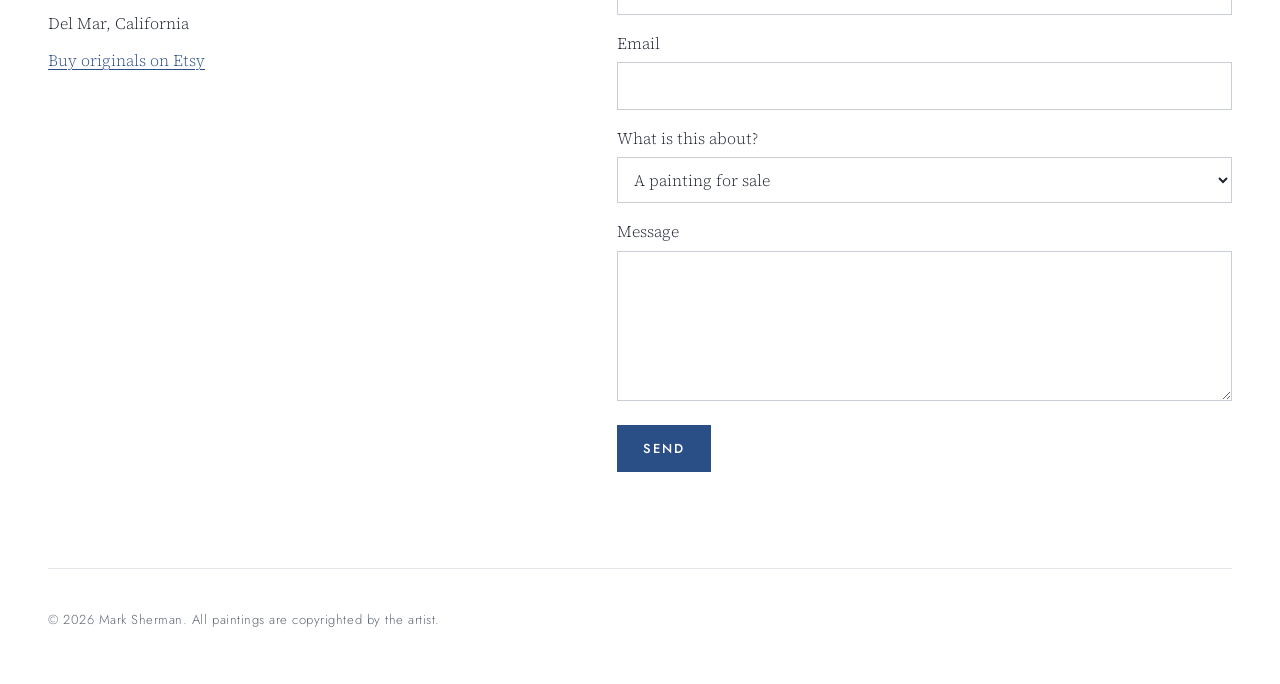
==== commit e1d06cb3: "update" ====
--- a/index.html
+++ b/index.html
@@ -15,10 +15,27 @@
 </head>
 <body>
 
-  <header class="site-header">
-    <a class="name" href="#top" id="top">Mark Sherman</a>
-    <p class="tagline">Realistic watercolor · San Diego</p>
-    <nav class="nav" aria-label="Main">
+  <!-- Home screen: paintings fade behind a white panel, like sonyasklaroff.com.
+       The slideshow photos are listed under SLIDESHOW in paintings.js. -->
+  <section class="home" id="top" aria-label="Mark Sherman">
+    <div class="home-slides" id="hero"></div>
+    <div class="home-panel">
+      <h1 class="home-name">Mark Sherman</h1>
+      <p class="home-tagline"><a href="https://www.etsy.com/shop/MarkShermanArt" target="_blank" rel="noopener">Original watercolors for sale</a></p>
+      <nav class="home-nav" aria-label="Main">
+        <a href="#works">Works</a>
+        <a href="#commissions">Commissions</a>
+        <a href="#about">About</a>
+        <a href="#contact">Contact</a>
+        <a href="https://www.etsy.com/shop/MarkShermanArt" target="_blank" rel="noopener">Shop</a>
+      </nav>
+    </div>
+  </section>
+
+  <!-- Slim bar that appears once you scroll past the home screen -->
+  <header class="topbar" id="topbar">
+    <a class="topbar-name" href="#top">Mark Sherman</a>
+    <nav class="topbar-nav" aria-label="Sections">
       <a href="#works">Works</a>
       <a href="#commissions">Commissions</a>
       <a href="#about">About</a>
@@ -28,12 +45,6 @@
   </header>
 
   <main>
-
-    <!-- Slideshow: fades through the photos listed under SLIDESHOW in paintings.js -->
-    <section class="hero" aria-label="Featured paintings">
-      <div class="hero-frame" id="hero"></div>
-      <p class="hero-caption" id="hero-caption"></p>
-    </section>
 
     <section id="works" class="section">
       <h2 class="section-title">Works</h2>
@@ -79,8 +90,8 @@
       <img class="about-photo" src="images/mark-sherman.jpg" alt="Mark Sherman" width="600" height="750">
       <div class="about-text">
         <h2 class="section-title">About</h2>
-        <p>A Brooklyn-born original, Dr. Mark Sherman's award-winning work as a watercolorist was diverted while he temporarily pursued an academic career as a professor of clinical psychology for three decades. When he returned to art, Dr. Sherman's first painting was of the Old Point Loma Lighthouse, in San Diego — and thus began a trend.</p>
-        <p>Lighthouse enthusiasts have become avid collectors of Mark Sherman's watercolor creations, and prints of his remarkable lighthouse series have been nominated for excellence by Collector Editions and by the National Association of Limited Edition Dealers (NALED). Award-winning portraits, pet portraits and wildlife illustrations add to the reputation of this acclaimed watercolorist.</p>
+        <p>I'm a Brooklyn native. My award-winning work as a watercolorist went on hold for three decades while I worked as a professor of clinical psychology. When I returned to art, my first painting was the Old Point Loma Lighthouse in San Diego, and that started a trend.</p>
+        <p>Lighthouse enthusiasts have become avid collectors of my watercolors. Prints from my lighthouse series have been nominated for excellence by Collector Editions and by the National Association of Limited Edition Dealers (NALED). I also paint portraits, pet portraits and wildlife, and those paintings have won awards too.</p>
         <ul class="honors">
           <li><span>2000</span> <div>Graphic Print of the Year, NALED, for <em>Cape Hatteras Lighthouse</em></div></li>
           <li><span>Del Mar Fair</span> <div>Second place, watercolor, for <em>Tipping Point</em></div></li>
--- a/styles.css
+++ b/styles.css
@@ -32,79 +32,108 @@
 a:hover { color: var(--accent-hover); }
 :focus-visible { outline: 2px solid var(--accent); outline-offset: 3px; }
 
-/* ---- Header ---- */
-.site-header {
-  display: flex;
-  flex-direction: column;
-  align-items: center;
-  gap: 6px;
-  padding-block: 40px 28px;
-  text-align: center;
-}
-.name {
-  font-family: var(--display);
-  font-weight: 400;
-  font-size: clamp(28px, 5vw, 44px);
-  letter-spacing: 0.32em;
-  text-transform: uppercase;
-  color: var(--ink);
-  text-decoration: none;
-  margin-right: -0.32em; /* balances the letter spacing so the name looks centered */
-}
-.tagline {
-  margin: 0;
-  font-family: var(--display);
-  font-size: 13px;
-  letter-spacing: 0.18em;
-  text-transform: uppercase;
-  color: var(--muted);
-}
-.nav {
-  display: flex;
-  flex-wrap: wrap;
-  justify-content: center;
-  gap: 8px 28px;
-  margin-top: 18px;
-}
-.nav a {
-  font-family: var(--display);
-  font-size: 14px;
-  font-weight: 500;
-  letter-spacing: 0.16em;
-  text-transform: uppercase;
-  color: var(--ink);
-  text-decoration: none;
-  padding-block: 4px;
-  border-bottom: 1px solid transparent;
-}
-.nav a:hover { border-bottom-color: var(--ink); color: var(--ink); }
-
-/* ---- Slideshow ---- */
-.hero { max-width: 1200px; margin: 0 auto; }
-.hero-frame {
+/* ---- Home screen (modeled on sonyasklaroff.com) ---- */
+.home {
   position: relative;
-  height: min(68vh, 720px);
-  min-height: 320px;
-}
+  min-height: 100vh;
+  min-height: 100svh;
+  margin-inline: calc(-1 * var(--gutter));
+  display: grid;
+  place-items: center;
+  padding: 72px 16px;
+  overflow: hidden;
+}
+.home-slides { position: absolute; inset: 0; }
 .hero-slide {
   position: absolute;
   inset: 0;
   width: 100%;
   height: 100%;
-  object-fit: contain;
+  object-fit: cover;
   opacity: 0;
-  transition: opacity 1.4s ease;
+  transition: opacity 1.6s ease;
 }
 .hero-slide.is-active { opacity: 1; }
 @media (prefers-reduced-motion: reduce) { .hero-slide { transition: none; } }
-.hero-caption {
+.home-panel {
+  position: relative;
+  width: min(760px, 100%);
+  background: var(--wall);
+  padding: clamp(56px, 9vw, 88px) 24px clamp(64px, 10vw, 104px);
+  display: flex;
+  flex-direction: column;
+  align-items: center;
   text-align: center;
-  font-style: italic;
-  color: var(--muted);
+  gap: 40px;
+}
+.home-name {
+  margin: 0;
+  font-family: var(--display);
+  font-weight: 400;
+  font-size: clamp(22px, 3.2vw, 30px);
+  letter-spacing: 0.7em;
+  margin-right: -0.7em; /* balances the letter spacing so the name sits centered */
+  text-transform: uppercase;
+  color: var(--accent);
+}
+.home-tagline { margin: 0; font-size: 19px; font-weight: 400; }
+.home-tagline a {
+  color: var(--ink);
+  text-decoration: none;
+  border-bottom: 1px solid var(--line);
+  padding-bottom: 2px;
+}
+.home-tagline a:hover { border-bottom-color: var(--ink); }
+.home-nav { display: flex; flex-direction: column; gap: 26px; margin-top: 12px; }
+.home-nav a {
+  font-family: var(--display);
   font-size: 15px;
-  margin: 22px 0 0;
-  min-height: 1.6em;
-}
+  font-weight: 500;
+  letter-spacing: 0.2em;
+  margin-right: -0.2em;
+  text-transform: uppercase;
+  color: var(--muted);
+  text-decoration: none;
+}
+.home-nav a:hover { color: var(--ink); }
+
+/* ---- Slim bar after the home screen ---- */
+.topbar {
+  position: fixed;
+  top: 0; left: 0; right: 0;
+  z-index: 10;
+  display: flex;
+  flex-wrap: wrap;
+  align-items: center;
+  justify-content: space-between;
+  gap: 8px 24px;
+  padding: 14px var(--gutter);
+  background: var(--wall);
+  border-bottom: 1px solid var(--line);
+  transform: translateY(-110%);
+  transition: transform .3s ease;
+}
+.topbar.is-visible { transform: none; }
+.topbar-name {
+  font-family: var(--display);
+  font-size: 15px;
+  letter-spacing: 0.4em;
+  text-transform: uppercase;
+  color: var(--accent);
+  text-decoration: none;
+}
+.topbar-nav { display: flex; flex-wrap: wrap; gap: 6px 22px; }
+.topbar-nav a {
+  font-family: var(--display);
+  font-size: 13px;
+  font-weight: 500;
+  letter-spacing: 0.16em;
+  text-transform: uppercase;
+  color: var(--muted);
+  text-decoration: none;
+}
+.topbar-nav a:hover { color: var(--ink); }
+[id] { scroll-margin-top: 72px; }
 
 /* ---- Sections ---- */
 .section {
@@ -233,16 +262,14 @@
   gap: 56px;
   margin-top: 20px;
 }
-.contact-info p { margin: 0 0 12px; }
-.email { font-size: 22px; }
+.contact-info p { margin: 0 0 12px; font-size: 16px; }
 .contact-form { display: flex; flex-direction: column; gap: 6px; }
 .contact-form label {
-  font-family: var(--display);
-  font-size: 13px;
-  letter-spacing: 0.08em;
-  color: var(--muted);
+  font-size: 16px;
+  color: var(--ink);
   margin-top: 10px;
 }
+.contact-form label:first-of-type { margin-top: 0; }
 .contact-form input,
 .contact-form select,
 .contact-form textarea {
@@ -305,3 +332,9 @@
   .lightbox-body { grid-template-columns: 1fr; padding: 48px 20px 24px; gap: 16px; }
   .lightbox-body img { max-height: 55vh; }
 }
+
+@media (max-width: 480px) {
+  .home-name { font-size: 20px; letter-spacing: 0.4em; margin-right: -0.4em; }
+  .topbar { justify-content: center; }
+  .topbar-name { display: none; }
+}
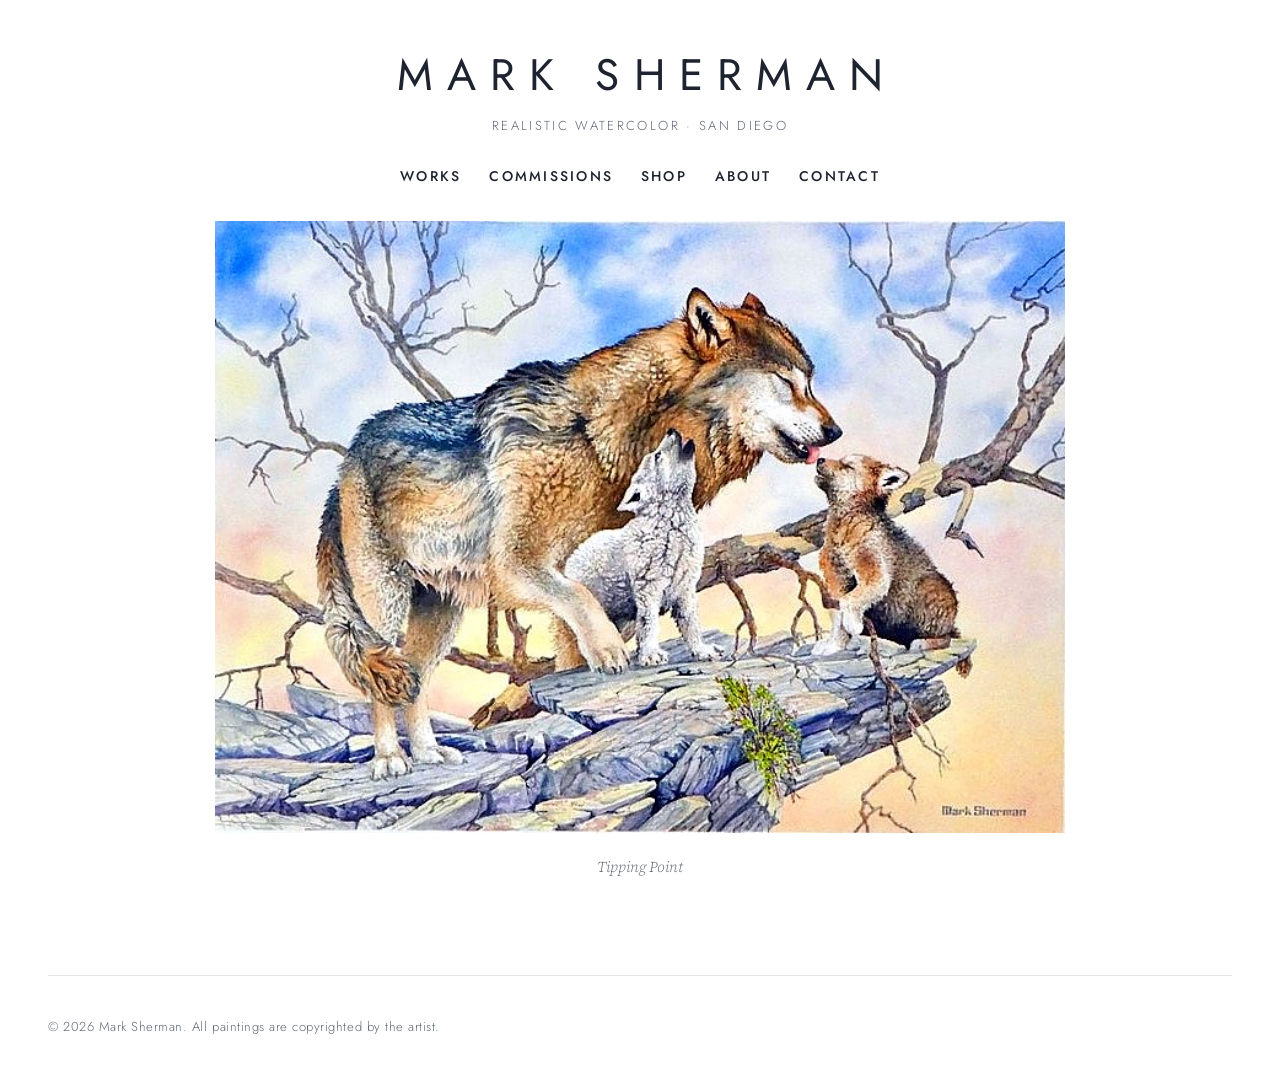
==== commit 5088b28c: "update" ====
--- a/index.html
+++ b/index.html
@@ -15,142 +15,30 @@
 </head>
 <body>
 
-  <!-- Home screen: paintings fade behind a white panel, like sonyasklaroff.com.
-       The slideshow photos are listed under SLIDESHOW in paintings.js. -->
-  <section class="home" id="top" aria-label="Mark Sherman">
-    <div class="home-slides" id="hero"></div>
-    <div class="home-panel">
-      <h1 class="home-name">Mark Sherman</h1>
-      <p class="home-tagline"><a href="https://www.etsy.com/shop/MarkShermanArt" target="_blank" rel="noopener">Original watercolors for sale</a></p>
-      <nav class="home-nav" aria-label="Main">
-        <a href="#works">Works</a>
-        <a href="#commissions">Commissions</a>
-        <a href="#about">About</a>
-        <a href="#contact">Contact</a>
-        <a href="https://www.etsy.com/shop/MarkShermanArt" target="_blank" rel="noopener">Shop</a>
-      </nav>
-    </div>
-  </section>
-
-  <!-- Slim bar that appears once you scroll past the home screen -->
-  <header class="topbar" id="topbar">
-    <a class="topbar-name" href="#top">Mark Sherman</a>
-    <nav class="topbar-nav" aria-label="Sections">
-      <a href="#works">Works</a>
-      <a href="#commissions">Commissions</a>
-      <a href="#about">About</a>
-      <a href="#contact">Contact</a>
+  <header class="site-header">
+    <a class="name" href="index.html">Mark Sherman</a>
+    <p class="tagline">Realistic watercolor · San Diego</p>
+    <nav class="nav" aria-label="Main">
+      <a href="works.html">Works</a>
+      <a href="commissions.html">Commissions</a>
       <a href="https://www.etsy.com/shop/MarkShermanArt" target="_blank" rel="noopener">Shop</a>
+      <a href="about.html">About</a>
+      <a href="contact.html">Contact</a>
     </nav>
   </header>
 
   <main>
-
-    <section id="works" class="section">
-      <h2 class="section-title">Works</h2>
-      <p class="section-note">Original watercolors on archival 300 lb Arches paper, double matted and framed. Click a painting to see it larger.</p>
-      <div class="grid" id="grid"></div>
+    <!-- Slideshow: fades through the photos listed under SLIDESHOW in paintings.js -->
+    <section class="hero" aria-label="Featured paintings">
+      <div class="hero-frame" id="hero"></div>
+      <p class="hero-caption" id="hero-caption"></p>
     </section>
-
-    <section id="commissions" class="section">
-      <h2 class="section-title">Commissions</h2>
-      <div class="commission-samples">
-        <figure>
-          <img src="images/commissions/pet-huskies.jpg" alt="Watercolor portrait of two red and white huskies, one lying down and one sitting" width="1600" height="1145" loading="lazy">
-          <figcaption>Pet portrait</figcaption>
-        </figure>
-        <figure>
-          <img src="images/commissions/pet-bulldog.jpg" alt="Watercolor portrait of a white bulldog with brown spotted ears" width="1196" height="1600" loading="lazy">
-          <figcaption>Pet portrait</figcaption>
-        </figure>
-      </div>
-      <div class="commission-list">
-        <article class="commission">
-          <h3>Portraits</h3>
-          <p><em>A photograph can capture the likeness of a person like a mirror; but a portrait is a study of a subject — an opportunity to capture a spirit.</em></p>
-          <p>Artist Mark Sherman can paint a portrait of your loved one from a favorite photograph.</p>
-        </article>
-        <article class="commission">
-          <h3>Pet portraits</h3>
-          <p>Specializing in paintings of your dog, cat, bird, fish or livestock, all commissions are completed in beautiful watercolor to create a timeless piece of art that you will cherish forever. Working from your favorite photograph, every picture is produced with the greatest attention to detail.</p>
-        </article>
-        <article class="commission">
-          <h3>Homes and buildings</h3>
-          <p>A family heirloom — a beautiful illustration of your home, either in watercolor or pen-and-ink. Architectural renderings of homes, business establishments or other buildings are produced with stunning accuracy.</p>
-        </article>
-        <article class="commission">
-          <h3>Wildlife, landscapes and flowers</h3>
-          <p>Mark Sherman is available to create a watercolor painting of your favorite wildlife, scenic landscape, or perhaps your favorite flower.</p>
-        </article>
-      </div>
-      <a class="button" href="#contact">Ask about a commission</a>
-    </section>
-
-    <section id="about" class="section about">
-      <img class="about-photo" src="images/mark-sherman.jpg" alt="Mark Sherman" width="600" height="750">
-      <div class="about-text">
-        <h2 class="section-title">About</h2>
-        <p>I'm a Brooklyn native. My award-winning work as a watercolorist went on hold for three decades while I worked as a professor of clinical psychology. When I returned to art, my first painting was the Old Point Loma Lighthouse in San Diego, and that started a trend.</p>
-        <p>Lighthouse enthusiasts have become avid collectors of my watercolors. Prints from my lighthouse series have been nominated for excellence by Collector Editions and by the National Association of Limited Edition Dealers (NALED). I also paint portraits, pet portraits and wildlife, and those paintings have won awards too.</p>
-        <ul class="honors">
-          <li><span>2000</span> <div>Graphic Print of the Year, NALED, for <em>Cape Hatteras Lighthouse</em></div></li>
-          <li><span>Del Mar Fair</span> <div>Second place, watercolor, for <em>Tipping Point</em></div></li>
-        </ul>
-      </div>
-    </section>
-
-    <section id="contact" class="section contact">
-      <h2 class="section-title">Contact</h2>
-      <div class="contact-cols">
-        <div class="contact-info">
-          <p>For commissions, questions about a painting, or a studio visit:</p>
-          <p class="email"><a href="mailto:mark@shermanart.com">mark@shermanart.com</a></p>
-          <p>Del Mar, California</p>
-          <p><a href="https://www.etsy.com/shop/MarkShermanArt" target="_blank" rel="noopener">Buy originals on Etsy</a></p>
-        </div>
-        <!-- Netlify reads this form automatically when the site is deployed. Messages appear under Forms in the Netlify dashboard. -->
-        <form class="contact-form" name="contact" method="POST" data-netlify="true" netlify-honeypot="bot-field">
-          <input type="hidden" name="form-name" value="contact">
-          <p hidden><label>Leave this empty <input name="bot-field"></label></p>
-          <label for="f-name">Name</label>
-          <input id="f-name" name="name" type="text" autocomplete="name" required>
-          <label for="f-email">Email</label>
-          <input id="f-email" name="email" type="email" autocomplete="email" required>
-          <label for="f-topic">What is this about?</label>
-          <select id="f-topic" name="topic">
-            <option>A painting for sale</option>
-            <option>Portrait commission</option>
-            <option>Pet portrait commission</option>
-            <option>Home or building commission</option>
-            <option>Something else</option>
-          </select>
-          <label for="f-message">Message</label>
-          <textarea id="f-message" name="message" rows="5" required></textarea>
-          <button class="button" type="submit">Send</button>
-        </form>
-      </div>
-    </section>
-
   </main>
 
   <footer class="site-footer">
     <p>© <span id="year"></span> Mark Sherman. All paintings are copyrighted by the artist.</p>
   </footer>
 
-  <!-- Larger view of a painting -->
-  <dialog class="lightbox" id="lightbox" aria-label="Painting detail">
-    <button class="lightbox-close" id="lightbox-close" aria-label="Close">×</button>
-    <div class="lightbox-body">
-      <img id="lb-img" alt="">
-      <div class="lightbox-text">
-        <h3 id="lb-title"></h3>
-        <p class="meta" id="lb-meta"></p>
-        <p id="lb-desc"></p>
-        <a class="button" id="lb-buy" target="_blank" rel="noopener">View on Etsy</a>
-      </div>
-    </div>
-  </dialog>
-
   <script src="paintings.js"></script>
   <script src="main.js"></script>
 </body>
--- a/styles.css
+++ b/styles.css
@@ -32,110 +32,84 @@
 a:hover { color: var(--accent-hover); }
 :focus-visible { outline: 2px solid var(--accent); outline-offset: 3px; }
 
-/* ---- Home screen (modeled on sonyasklaroff.com) ---- */
-.home {
+/* ---- Header (same on every page) ---- */
+.site-header {
+  display: flex;
+  flex-direction: column;
+  align-items: center;
+  gap: 6px;
+  padding-block: 40px 28px;
+  text-align: center;
+}
+.name {
+  font-family: var(--display);
+  font-weight: 400;
+  font-size: clamp(28px, 5vw, 44px);
+  letter-spacing: 0.32em;
+  margin-right: -0.32em; /* balances the letter spacing so the name looks centered */
+  text-transform: uppercase;
+  color: var(--ink);
+  text-decoration: none;
+}
+.name:hover { color: var(--ink); }
+.tagline {
+  margin: 0;
+  font-family: var(--display);
+  font-size: 13px;
+  letter-spacing: 0.18em;
+  text-transform: uppercase;
+  color: var(--muted);
+}
+.nav {
+  display: flex;
+  flex-wrap: wrap;
+  justify-content: center;
+  gap: 8px 28px;
+  margin-top: 18px;
+}
+.nav a {
+  font-family: var(--display);
+  font-size: 14px;
+  font-weight: 500;
+  letter-spacing: 0.16em;
+  text-transform: uppercase;
+  color: var(--ink);
+  text-decoration: none;
+  padding-block: 4px;
+  border-bottom: 1px solid transparent;
+}
+.nav a:hover,
+.nav a[aria-current="page"] { border-bottom-color: var(--ink); color: var(--ink); }
+
+/* ---- Home page slideshow ---- */
+.hero { max-width: 1200px; margin: 0 auto; }
+.hero-frame {
   position: relative;
-  min-height: 100vh;
-  min-height: 100svh;
-  margin-inline: calc(-1 * var(--gutter));
-  display: grid;
-  place-items: center;
-  padding: 72px 16px;
-  overflow: hidden;
-}
-.home-slides { position: absolute; inset: 0; }
+  height: min(68vh, 720px);
+  min-height: 320px;
+}
 .hero-slide {
   position: absolute;
   inset: 0;
   width: 100%;
   height: 100%;
-  object-fit: cover;
+  object-fit: contain;
   opacity: 0;
-  transition: opacity 1.6s ease;
+  transition: opacity 1.4s ease;
 }
 .hero-slide.is-active { opacity: 1; }
 @media (prefers-reduced-motion: reduce) { .hero-slide { transition: none; } }
-.home-panel {
-  position: relative;
-  width: min(760px, 100%);
-  background: var(--wall);
-  padding: clamp(56px, 9vw, 88px) 24px clamp(64px, 10vw, 104px);
-  display: flex;
-  flex-direction: column;
-  align-items: center;
+.hero-caption {
   text-align: center;
-  gap: 40px;
-}
-.home-name {
-  margin: 0;
-  font-family: var(--display);
-  font-weight: 400;
-  font-size: clamp(22px, 3.2vw, 30px);
-  letter-spacing: 0.7em;
-  margin-right: -0.7em; /* balances the letter spacing so the name sits centered */
-  text-transform: uppercase;
-  color: var(--accent);
-}
-.home-tagline { margin: 0; font-size: 19px; font-weight: 400; }
-.home-tagline a {
-  color: var(--ink);
-  text-decoration: none;
-  border-bottom: 1px solid var(--line);
-  padding-bottom: 2px;
-}
-.home-tagline a:hover { border-bottom-color: var(--ink); }
-.home-nav { display: flex; flex-direction: column; gap: 26px; margin-top: 12px; }
-.home-nav a {
-  font-family: var(--display);
+  font-style: italic;
+  color: var(--muted);
   font-size: 15px;
-  font-weight: 500;
-  letter-spacing: 0.2em;
-  margin-right: -0.2em;
-  text-transform: uppercase;
-  color: var(--muted);
-  text-decoration: none;
-}
-.home-nav a:hover { color: var(--ink); }
-
-/* ---- Slim bar after the home screen ---- */
-.topbar {
-  position: fixed;
-  top: 0; left: 0; right: 0;
-  z-index: 10;
-  display: flex;
-  flex-wrap: wrap;
-  align-items: center;
-  justify-content: space-between;
-  gap: 8px 24px;
-  padding: 14px var(--gutter);
-  background: var(--wall);
-  border-bottom: 1px solid var(--line);
-  transform: translateY(-110%);
-  transition: transform .3s ease;
-}
-.topbar.is-visible { transform: none; }
-.topbar-name {
-  font-family: var(--display);
-  font-size: 15px;
-  letter-spacing: 0.4em;
-  text-transform: uppercase;
-  color: var(--accent);
-  text-decoration: none;
-}
-.topbar-nav { display: flex; flex-wrap: wrap; gap: 6px 22px; }
-.topbar-nav a {
-  font-family: var(--display);
-  font-size: 13px;
-  font-weight: 500;
-  letter-spacing: 0.16em;
-  text-transform: uppercase;
-  color: var(--muted);
-  text-decoration: none;
-}
-.topbar-nav a:hover { color: var(--ink); }
-[id] { scroll-margin-top: 72px; }
+  margin: 22px 0 0;
+  min-height: 1.6em;
+}
 
 /* ---- Sections ---- */
+.section.page { padding-block: 40px 0; }
 .section {
   max-width: 1200px;
   margin: 0 auto;
@@ -180,7 +154,7 @@
 /* ---- Commissions ---- */
 .commission-samples {
   display: grid;
-  grid-template-columns: 1.87fr 1fr; /* matches the two images' shapes so their heights line up */
+  grid-template-columns: 1.82fr 1fr; /* matches the two images' shapes so their heights line up */
   gap: 32px;
   margin: 28px 0 8px;
   align-items: end;
@@ -334,7 +308,8 @@
 }
 
 @media (max-width: 480px) {
-  .home-name { font-size: 20px; letter-spacing: 0.4em; margin-right: -0.4em; }
-  .topbar { justify-content: center; }
-  .topbar-name { display: none; }
-}
+  .name { font-size: 26px; letter-spacing: 0.24em; margin-right: -0.24em; }
+  .tagline { font-size: 12px; }
+  .nav { gap: 6px 16px; }
+  .nav a { font-size: 13px; letter-spacing: 0.1em; }
+}
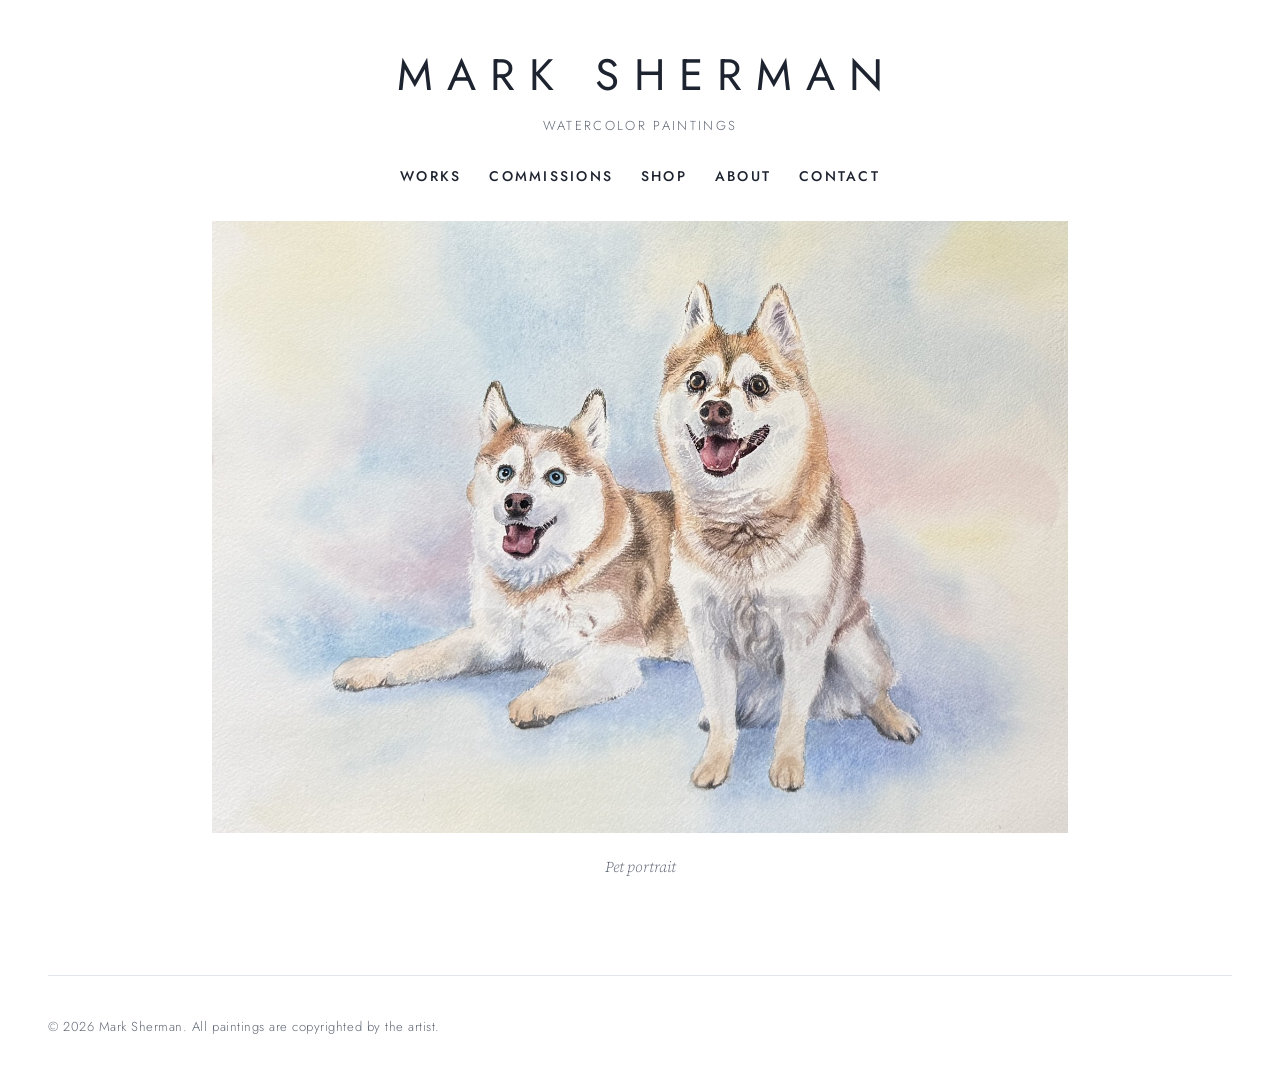
==== commit f5921436: "update" ====
--- a/index.html
+++ b/index.html
@@ -17,7 +17,7 @@
 
   <header class="site-header">
     <a class="name" href="index.html">Mark Sherman</a>
-    <p class="tagline">Realistic watercolor · San Diego</p>
+    <p class="tagline">Watercolor Paintings</p>
     <nav class="nav" aria-label="Main">
       <a href="works.html">Works</a>
       <a href="commissions.html">Commissions</a>
--- a/styles.css
+++ b/styles.css
@@ -207,7 +207,15 @@
 .about:has(.about-photo) { grid-template-columns: minmax(0, 360px) minmax(0, 1fr); }
 .about-photo { width: 100%; height: auto; background: var(--paper); }
 .about-text p { max-width: 64ch; }
-.honors { list-style: none; padding: 0; margin: 28px 0 0; border-top: 1px solid var(--line); }
+.subhead {
+  font-family: var(--display);
+  font-weight: 500;
+  font-size: 14px;
+  letter-spacing: 0.2em;
+  text-transform: uppercase;
+  margin: 44px 0 14px;
+}
+.honors { list-style: none; padding: 0; margin: 0; border-top: 1px solid var(--line); }
 .honors li {
   display: grid;
   grid-template-columns: 120px 1fr;
